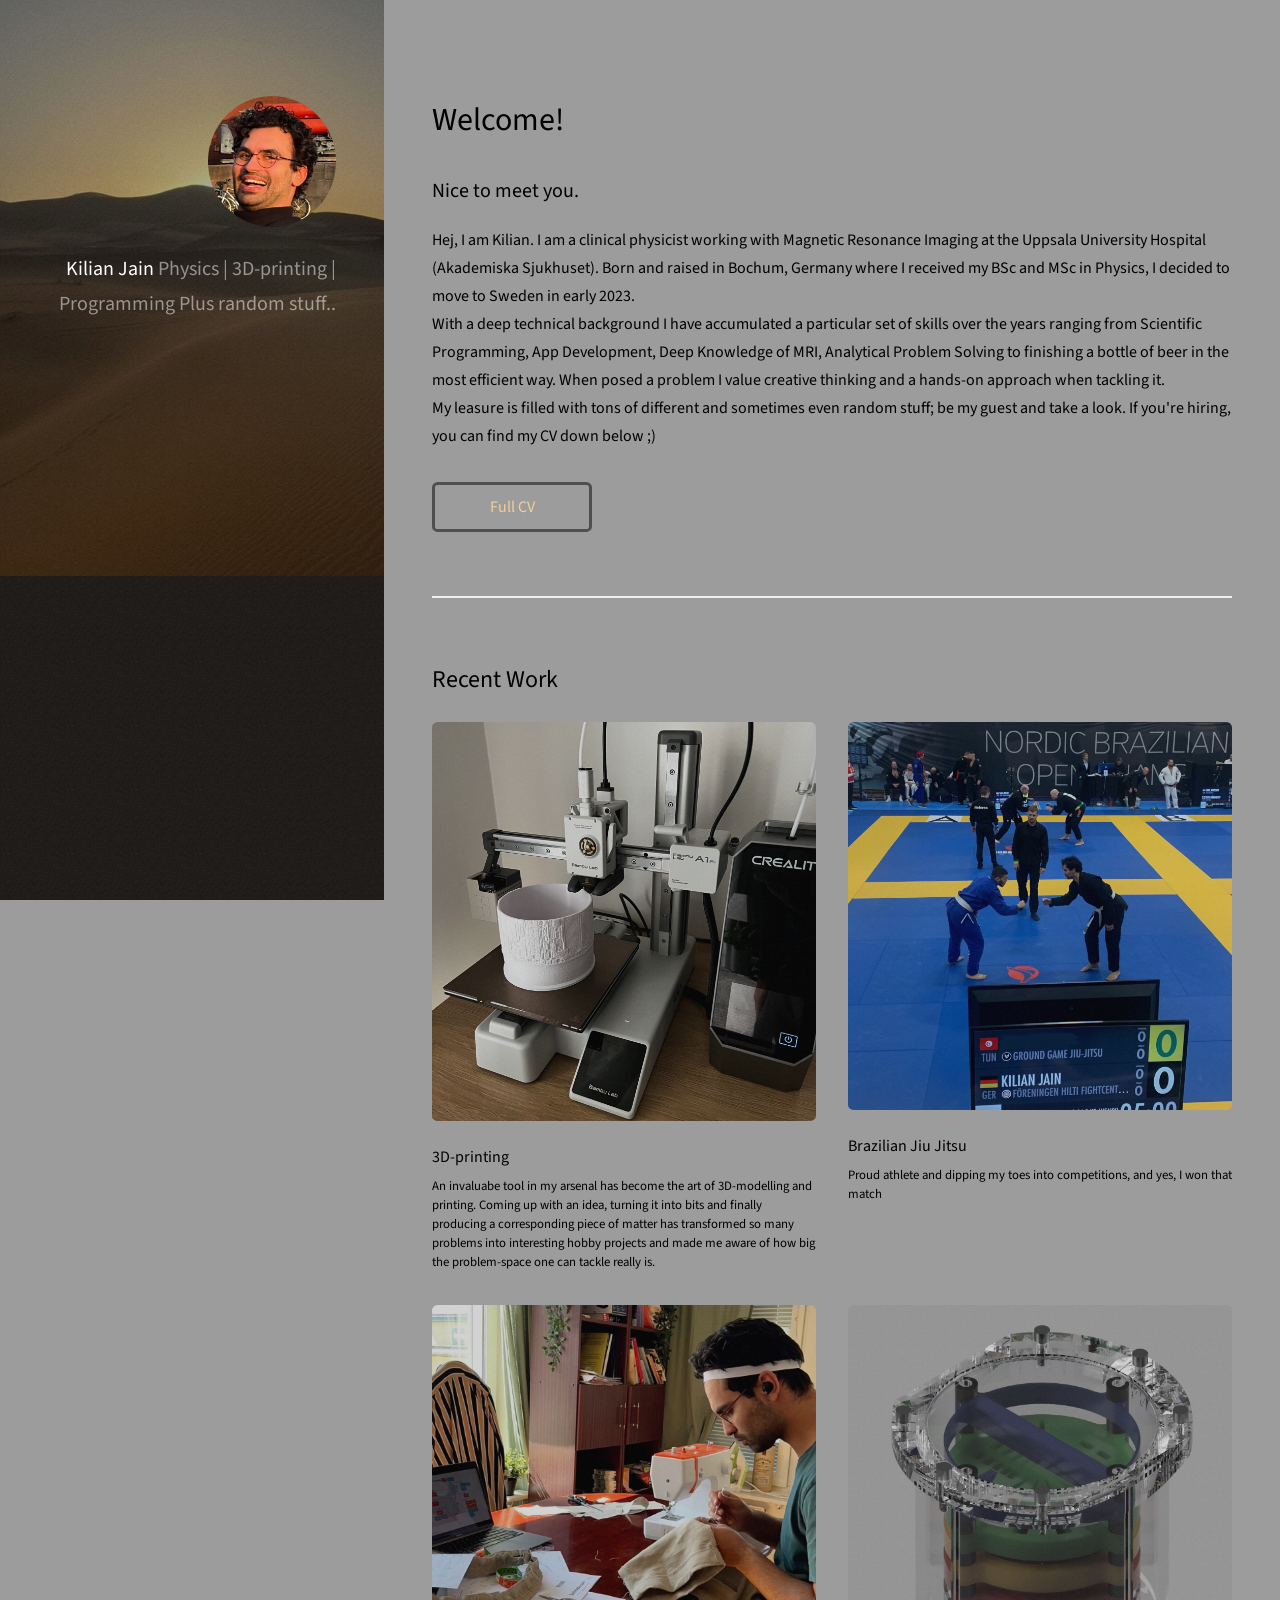
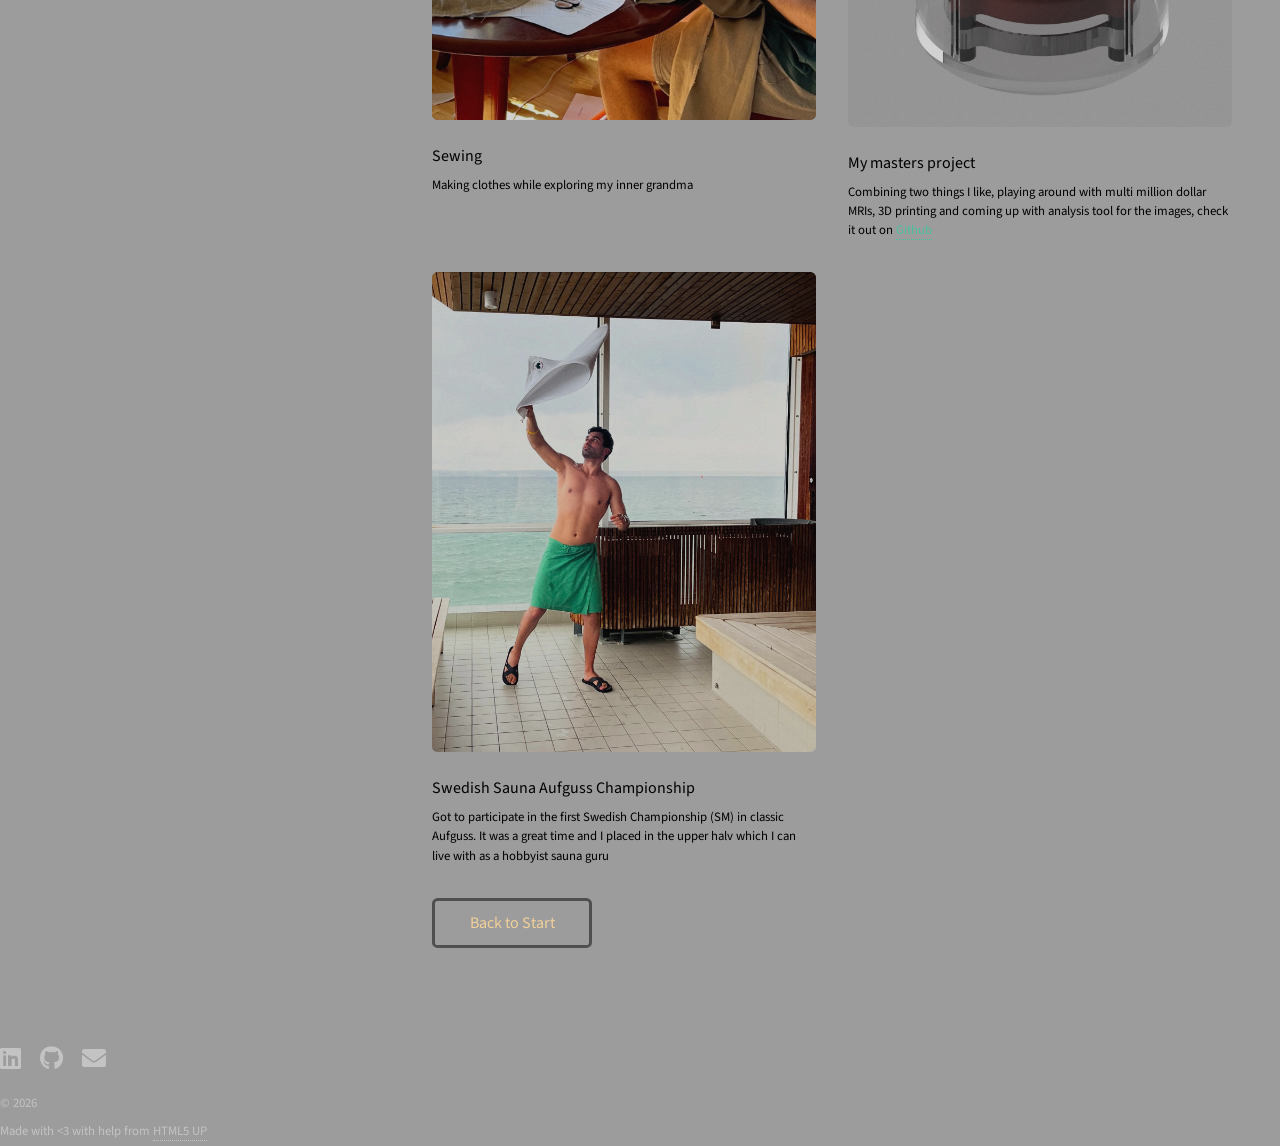
==== index.html @ 9b407482 "init" ====
<!DOCTYPE HTML>
<!--
	Strata by HTML5 UP
	html5up.net | @ajlkn
	Free for personal and commercial use under the CCA 3.0 license (html5up.net/license)
-->
<html>
	<head>
		<title>Strata by HTML5 UP</title>
		<meta charset="utf-8" />
		<meta name="viewport" content="width=device-width, initial-scale=1, user-scalable=no" />
		<link rel="stylesheet" href="assets/css/main.css" />
	</head>
	<body class="is-preload">

		<!-- Header -->
			<header id="header">
				<div class="inner">
					<a href="#" class="image avatar"><img src="images/avatar.jpg" alt="" /></a>
					<h1><strong>Kilian Jain</strong><br />
					Physics | 3D-printing | Programming<br />
					Plus random stuff.</a>.</h1>
				</div>
			</header>

		<!-- Main -->
			<div id="main">

				<!-- One -->
					<section id="one">
						<header class="major">
							<h2>Welcome!</h2>
							<h3>Nice to meet you.</h3>
						</header>
						<p>Hej, I am Kilian. I am a clinical physicist working with Magnetic Resonance Imaging at the Uppsala University Hospital (Akademiska Sjukhuset). 
							Born and raised in Bochum, Germany where I received my BSc and MSc in Physics, I decided to move to Sweden in early 2023.
							<br/>
							With a deep technical background I have accumulated a particular set of skills over the years ranging from Scientific Programming, App Development, Deep Knowledge of MRI, Analytical Problem Solving to finishing a bottle of beer in the most efficient way.
							When posed a problem I value creative thinking and a hands-on approach when tackling it. <br/>
							
							My leasure is filled with tons of different and sometimes even random stuff; be my guest and take a look.
							If you're hiring, you can find my CV down below ;)
													</p>
						<ul class="actions">
							<li><a href="#" class="button">Full CV</a></li>
						</ul>
					</section>

				<!-- Two -->
					<section id="two">
						<h2>Recent Work</h2>
						<div class="row">
							<article class="col-6 col-12-xsmall work-item">
								<a href="images/fulls/02.jpg" class="image fit thumb"><img src="images/thumbs/02.jpg" alt="" /></a>
								<h3>3D-printing</h3>
								<p>
									An invaluabe tool in my arsenal has become the art of 3D-modelling and printing.
									Coming up with an idea, turning it into bits and finally producing a corresponding piece of matter has transformed so many problems into interesting hobby projects and made me aware of how big the problem-space one can tackle really is.
								</p>
							</article>
							<article class="col-6 col-12-xsmall work-item">
								<a href="images/fulls/01.jpg" class="image fit thumb"><img src="images/thumbs/01.jpg" alt="" /></a>
								<h3>Brazilian Jiu Jitsu</h3>
								<p>Proud athlete and dipping my toes into competitions, and yes, I won that match</p>
							</article>
							<article class="col-6 col-12-xsmall work-item">
								<a href="images/fulls/03.jpg" class="image fit thumb"><img src="images/thumbs/03.jpg" alt="" /></a>
								<h3>Sewing</h3>
								<p>Making clothes while exploring my inner grandma</p>
							</article>
							<article class="col-6 col-12-xsmall work-item">
								<a href="images/fulls/04.jpg" class="image fit thumb"><img src="images/thumbs/04.jpg" alt="" /></a>
								<h3>My masters project</h3>
								<p>Combining two things I like, playing around with multi million dollar MRIs, 3D printing and coming up with analysis tool for the images, check it out on <a href="https://github.com/kilianjn/orqa">Github</a></p>
							</article>
							<article class="col-6 col-12-xsmall work-item">
								<a href="images/fulls/05.jpg" class="image fit thumb"><img src="images/thumbs/05.jpg" alt="" /></a>
								<h3>Swedish Sauna Aufguss Championship</h3>
								<p>Got to participate in the first Swedish Championship (SM) in classic Aufguss. It was a great time and I placed in the upper halv which I can live with as a hobbyist sauna guru</p>
							</article>
						</div>
						<ul class="actions">
							<li><a href="#" class="button">Back to Start</a></li>
						</ul>
					</section>

				<!-- Three -->
					<!-- <section id="three">
						<h2>Get In Touch</h2>
						<p>Accumsan pellentesque commodo blandit enim arcu non at amet id arcu magna. Accumsan orci faucibus id eu lorem semper nunc nisi lorem vulputate lorem neque lorem ipsum dolor.</p>
						<div class="row">
							<div class="col-8 col-12-small">
								<form method="post" action="#">
									<div class="row gtr-uniform gtr-50">
										<div class="col-6 col-12-xsmall"><input type="text" name="name" id="name" placeholder="Name" /></div>
										<div class="col-6 col-12-xsmall"><input type="email" name="email" id="email" placeholder="Email" /></div>
										<div class="col-12"><textarea name="message" id="message" placeholder="Message" rows="4"></textarea></div>
									</div>
								</form>
								<ul class="actions">
									<li><input type="submit" value="Send Message" /></li>
								</ul>
							</div>
							<div class="col-4 col-12-small">
								<ul class="labeled-icons">
									<li>
										<h3 class="icon solid fa-home"><span class="label">Address</span></h3>
										1234 Somewhere Rd.<br />
										Nashville, TN 00000<br />
										United States
									</li>
									<li>
										<h3 class="icon solid fa-mobile-alt"><span class="label">Phone</span></h3>
										000-000-0000
									</li>
									<li>
										<h3 class="icon solid fa-envelope"><span class="label">Email</span></h3>
										<a href="#">hello@untitled.tld</a>
									</li>
								</ul>
							</div>
						</div>
					</section> -->

				<!-- Four -->
				<!--
					<section id="four">
						<h2>Elements</h2>

						<section>
							<h4>Text</h4>
							<p>This is <b>bold</b> and this is <strong>strong</strong>. This is <i>italic</i> and this is <em>emphasized</em>.
							This is <sup>superscript</sup> text and this is <sub>subscript</sub> text.
							This is <u>underlined</u> and this is code: <code>for (;;) { ... }</code>. Finally, <a href="#">this is a link</a>.</p>
							<hr />
							<header>
								<h4>Heading with a Subtitle</h4>
								<p>Lorem ipsum dolor sit amet nullam id egestas urna aliquam</p>
							</header>
							<p>Nunc lacinia ante nunc ac lobortis. Interdum adipiscing gravida odio porttitor sem non mi integer non faucibus ornare mi ut ante amet placerat aliquet. Volutpat eu sed ante lacinia sapien lorem accumsan varius montes viverra nibh in adipiscing blandit tempus accumsan.</p>
							<header>
								<h5>Heading with a Subtitle</h5>
								<p>Lorem ipsum dolor sit amet nullam id egestas urna aliquam</p>
							</header>
							<p>Nunc lacinia ante nunc ac lobortis. Interdum adipiscing gravida odio porttitor sem non mi integer non faucibus ornare mi ut ante amet placerat aliquet. Volutpat eu sed ante lacinia sapien lorem accumsan varius montes viverra nibh in adipiscing blandit tempus accumsan.</p>
							<hr />
							<h2>Heading Level 2</h2>
							<h3>Heading Level 3</h3>
							<h4>Heading Level 4</h4>
							<h5>Heading Level 5</h5>
							<h6>Heading Level 6</h6>
							<hr />
							<h5>Blockquote</h5>
							<blockquote>Fringilla nisl. Donec accumsan interdum nisi, quis tincidunt felis sagittis eget tempus euismod. Vestibulum ante ipsum primis in faucibus vestibulum. Blandit adipiscing eu felis iaculis volutpat ac adipiscing accumsan faucibus. Vestibulum ante ipsum primis in faucibus lorem ipsum dolor sit amet nullam adipiscing eu felis.</blockquote>
							<h5>Preformatted</h5>
							<pre><code>i = 0;

while (!deck.isInOrder()) {
print 'Iteration ' + i;
deck.shuffle();
i++;
}

print 'It took ' + i + ' iterations to sort the deck.';</code></pre>
						</section>

						<section>
							<h4>Lists</h4>
							<div class="row">
								<div class="col-6 col-12-xsmall">
									<h5>Unordered</h5>
									<ul>
										<li>Dolor pulvinar etiam magna etiam.</li>
										<li>Sagittis adipiscing lorem eleifend.</li>
										<li>Felis enim feugiat dolore viverra.</li>
									</ul>
									<h5>Alternate</h5>
									<ul class="alt">
										<li>Dolor pulvinar etiam magna etiam.</li>
										<li>Sagittis adipiscing lorem eleifend.</li>
										<li>Felis enim feugiat dolore viverra.</li>
									</ul>
								</div>
								<div class="col-6 col-12-xsmall">
									<h5>Ordered</h5>
									<ol>
										<li>Dolor pulvinar etiam magna etiam.</li>
										<li>Etiam vel felis at lorem sed viverra.</li>
										<li>Felis enim feugiat dolore viverra.</li>
										<li>Dolor pulvinar etiam magna etiam.</li>
										<li>Etiam vel felis at lorem sed viverra.</li>
										<li>Felis enim feugiat dolore viverra.</li>
									</ol>
									<h5>Icons</h5>
									<ul class="icons">
										<li><a href="#" class="icon brands fa-twitter"><span class="label">Twitter</span></a></li>
										<li><a href="#" class="icon brands fa-facebook-f"><span class="label">Facebook</span></a></li>
										<li><a href="#" class="icon brands fa-instagram"><span class="label">Instagram</span></a></li>
										<li><a href="#" class="icon brands fa-github"><span class="label">Github</span></a></li>
										<li><a href="#" class="icon brands fa-dribbble"><span class="label">Dribbble</span></a></li>
										<li><a href="#" class="icon brands fa-tumblr"><span class="label">Tumblr</span></a></li>
									</ul>
								</div>
							</div>
							<h5>Actions</h5>
							<ul class="actions">
								<li><a href="#" class="button primary">Default</a></li>
								<li><a href="#" class="button">Default</a></li>
							</ul>
							<ul class="actions small">
								<li><a href="#" class="button primary small">Small</a></li>
								<li><a href="#" class="button small">Small</a></li>
							</ul>
							<div class="row">
								<div class="col-6 col-12-small">
									<ul class="actions stacked">
										<li><a href="#" class="button primary">Default</a></li>
										<li><a href="#" class="button">Default</a></li>
									</ul>
								</div>
								<div class="col-6 col-12-small">
									<ul class="actions stacked">
										<li><a href="#" class="button primary small">Small</a></li>
										<li><a href="#" class="button small">Small</a></li>
									</ul>
								</div>
								<div class="col-6 col-12-small">
									<ul class="actions stacked">
										<li><a href="#" class="button primary fit">Default</a></li>
										<li><a href="#" class="button fit">Default</a></li>
									</ul>
								</div>
								<div class="col-6 col-12-small">
									<ul class="actions stacked">
										<li><a href="#" class="button primary small fit">Small</a></li>
										<li><a href="#" class="button small fit">Small</a></li>
									</ul>
								</div>
							</div>
						</section>

						<section>
							<h4>Table</h4>
							<h5>Default</h5>
							<div class="table-wrapper">
								<table>
									<thead>
										<tr>
											<th>Name</th>
											<th>Description</th>
											<th>Price</th>
										</tr>
									</thead>
									<tbody>
										<tr>
											<td>Item One</td>
											<td>Ante turpis integer aliquet porttitor.</td>
											<td>29.99</td>
										</tr>
										<tr>
											<td>Item Two</td>
											<td>Vis ac commodo adipiscing arcu aliquet.</td>
											<td>19.99</td>
										</tr>
										<tr>
											<td>Item Three</td>
											<td> Morbi faucibus arcu accumsan lorem.</td>
											<td>29.99</td>
										</tr>
										<tr>
											<td>Item Four</td>
											<td>Vitae integer tempus condimentum.</td>
											<td>19.99</td>
										</tr>
										<tr>
											<td>Item Five</td>
											<td>Ante turpis integer aliquet porttitor.</td>
											<td>29.99</td>
										</tr>
									</tbody>
									<tfoot>
										<tr>
											<td colspan="2"></td>
											<td>100.00</td>
										</tr>
									</tfoot>
								</table>
							</div>

							<h5>Alternate</h5>
							<div class="table-wrapper">
								<table class="alt">
									<thead>
										<tr>
											<th>Name</th>
											<th>Description</th>
											<th>Price</th>
										</tr>
									</thead>
									<tbody>
										<tr>
											<td>Item One</td>
											<td>Ante turpis integer aliquet porttitor.</td>
											<td>29.99</td>
										</tr>
										<tr>
											<td>Item Two</td>
											<td>Vis ac commodo adipiscing arcu aliquet.</td>
											<td>19.99</td>
										</tr>
										<tr>
											<td>Item Three</td>
											<td> Morbi faucibus arcu accumsan lorem.</td>
											<td>29.99</td>
										</tr>
										<tr>
											<td>Item Four</td>
											<td>Vitae integer tempus condimentum.</td>
											<td>19.99</td>
										</tr>
										<tr>
											<td>Item Five</td>
											<td>Ante turpis integer aliquet porttitor.</td>
											<td>29.99</td>
										</tr>
									</tbody>
									<tfoot>
										<tr>
											<td colspan="2"></td>
											<td>100.00</td>
										</tr>
									</tfoot>
								</table>
							</div>
						</section>

						<section>
							<h4>Buttons</h4>
							<ul class="actions">
								<li><a href="#" class="button primary">Primary</a></li>
								<li><a href="#" class="button">Default</a></li>
							</ul>
							<ul class="actions">
								<li><a href="#" class="button large">Large</a></li>
								<li><a href="#" class="button">Default</a></li>
								<li><a href="#" class="button small">Small</a></li>
							</ul>
							<ul class="actions fit">
								<li><a href="#" class="button primary fit">Fit</a></li>
								<li><a href="#" class="button fit">Fit</a></li>
							</ul>
							<ul class="actions fit small">
								<li><a href="#" class="button primary fit small">Fit + Small</a></li>
								<li><a href="#" class="button fit small">Fit + Small</a></li>
							</ul>
							<ul class="actions">
								<li><a href="#" class="button primary icon solid fa-download">Icon</a></li>
								<li><a href="#" class="button icon solid fa-download">Icon</a></li>
							</ul>
							<ul class="actions">
								<li><span class="button primary disabled">Primary</span></li>
								<li><span class="button disabled">Default</span></li>
							</ul>
						</section>

						<section>
							<h4>Form</h4>
							<form method="post" action="#">
								<div class="row gtr-uniform gtr-50">
									<div class="col-6 col-12-xsmall">
										<input type="text" name="demo-name" id="demo-name" value="" placeholder="Name" />
									</div>
									<div class="col-6 col-12-xsmall">
										<input type="email" name="demo-email" id="demo-email" value="" placeholder="Email" />
									</div>
									<div class="col-12">
										<select name="demo-category" id="demo-category">
											<option value="">- Category -</option>
											<option value="1">Manufacturing</option>
											<option value="1">Shipping</option>
											<option value="1">Administration</option>
											<option value="1">Human Resources</option>
										</select>
									</div>
									<div class="col-4 col-12-small">
										<input type="radio" id="demo-priority-low" name="demo-priority" checked>
										<label for="demo-priority-low">Low Priority</label>
									</div>
									<div class="col-4 col-12-small">
										<input type="radio" id="demo-priority-normal" name="demo-priority">
										<label for="demo-priority-normal">Normal Priority</label>
									</div>
									<div class="col-4 col-12-small">
										<input type="radio" id="demo-priority-high" name="demo-priority">
										<label for="demo-priority-high">High Priority</label>
									</div>
									<div class="col-6 col-12-small">
										<input type="checkbox" id="demo-copy" name="demo-copy">
										<label for="demo-copy">Email me a copy of this message</label>
									</div>
									<div class="col-6 col-12-small">
										<input type="checkbox" id="demo-human" name="demo-human" checked>
										<label for="demo-human">I am a human and not a robot</label>
									</div>
									<div class="col-12">
										<textarea name="demo-message" id="demo-message" placeholder="Enter your message" rows="6"></textarea>
									</div>
									<div class="col-12">
										<ul class="actions">
											<li><input type="submit" value="Send Message" class="primary" /></li>
											<li><input type="reset" value="Reset" /></li>
										</ul>
									</div>
								</div>
							</form>
						</section>

						<section>
							<h4>Image</h4>
							<h5>Fit</h5>
							<div class="box alt">
								<div class="row gtr-50 gtr-uniform">
									<div class="col-12"><span class="image fit"><img src="images/fulls/05.jpg" alt="" /></span></div>
									<div class="col-4"><span class="image fit"><img src="images/thumbs/01.jpg" alt="" /></span></div>
									<div class="col-4"><span class="image fit"><img src="images/thumbs/02.jpg" alt="" /></span></div>
									<div class="col-4"><span class="image fit"><img src="images/thumbs/03.jpg" alt="" /></span></div>
									<div class="col-4"><span class="image fit"><img src="images/thumbs/04.jpg" alt="" /></span></div>
									<div class="col-4"><span class="image fit"><img src="images/thumbs/05.jpg" alt="" /></span></div>
									<div class="col-4"><span class="image fit"><img src="images/thumbs/06.jpg" alt="" /></span></div>
									<div class="col-4"><span class="image fit"><img src="images/thumbs/03.jpg" alt="" /></span></div>
									<div class="col-4"><span class="image fit"><img src="images/thumbs/02.jpg" alt="" /></span></div>
									<div class="col-4"><span class="image fit"><img src="images/thumbs/01.jpg" alt="" /></span></div>
								</div>
							</div>
							<h5>Left &amp; Right</h5>
							<p><span class="image left"><img src="images/avatar.jpg" alt="" /></span>Fringilla nisl. Donec accumsan interdum nisi, quis tincidunt felis sagittis eget. tempus euismod. Vestibulum ante ipsum primis in faucibus vestibulum. Blandit adipiscing eu felis iaculis volutpat ac adipiscing accumsan eu faucibus. Integer ac pellentesque praesent tincidunt felis sagittis eget. tempus euismod. Vestibulum ante ipsum primis in faucibus vestibulum. Blandit adipiscing eu felis iaculis volutpat ac adipiscing accumsan eu faucibus. Integer ac pellentesque praesent. Donec accumsan interdum nisi, quis tincidunt felis sagittis eget. tempus euismod. Vestibulum ante ipsum primis in faucibus vestibulum. Blandit adipiscing eu felis iaculis volutpat ac adipiscing accumsan eu faucibus. Integer ac pellentesque praesent tincidunt felis sagittis eget. tempus euismod. Vestibulum ante ipsum primis in faucibus vestibulum. Blandit adipiscing eu felis iaculis volutpat ac adipiscing accumsan eu faucibus. Integer ac pellentesque praesent.</p>
							<p><span class="image right"><img src="images/avatar.jpg" alt="" /></span>Fringilla nisl. Donec accumsan interdum nisi, quis tincidunt felis sagittis eget. tempus euismod. Vestibulum ante ipsum primis in faucibus vestibulum. Blandit adipiscing eu felis iaculis volutpat ac adipiscing accumsan eu faucibus. Integer ac pellentesque praesent tincidunt felis sagittis eget. tempus euismod. Vestibulum ante ipsum primis in faucibus vestibulum. Blandit adipiscing eu felis iaculis volutpat ac adipiscing accumsan eu faucibus. Integer ac pellentesque praesent. Donec accumsan interdum nisi, quis tincidunt felis sagittis eget. tempus euismod. Vestibulum ante ipsum primis in faucibus vestibulum. Blandit adipiscing eu felis iaculis volutpat ac adipiscing accumsan eu faucibus. Integer ac pellentesque praesent tincidunt felis sagittis eget. tempus euismod. Vestibulum ante ipsum primis in faucibus vestibulum. Blandit adipiscing eu felis iaculis volutpat ac adipiscing accumsan eu faucibus. Integer ac pellentesque praesent.</p>
						</section>

					</section>
				-->

			</div>

		<!-- Footer -->
			<footer id="footer">
				<div class="inner">
					<ul class="icons">
						<li><a href="https://www.linkedin.com/in/kilian-jain-4b80a7399/" class="icon brands fa-linkedin"><span class="label">Twitter</span></a></li>
						<li><a href="https://github.com/kilianjn" class="icon brands fa-github"><span class="label">Github</span></a></li>
						<li><a href="#" class="icon solid fa-envelope"><span class="label">Email</span></a></li>
					</ul>
					<ul class="copyright">
						<li>&copy; 2026</li><li>Made with <3 with help from <a href="http://html5up.net">HTML5 UP</a></li>
					</ul>
				</div>
			</footer>

		<!-- Scripts -->
			<script src="assets/js/jquery.min.js"></script>
			<script src="assets/js/jquery.poptrox.min.js"></script>
			<script src="assets/js/browser.min.js"></script>
			<script src="assets/js/breakpoints.min.js"></script>
			<script src="assets/js/util.js"></script>
			<script src="assets/js/main.js"></script>

	</body>
</html>
---- assets/css/main.css ----
@import url("fontawesome-all.min.css");
@import url("https://fonts.googleapis.com/css?family=Source+Sans+Pro:400,400italic");

/*
	Strata by HTML5 UP
	html5up.net | @ajlkn
	Free for personal and commercial use under the CCA 3.0 license (html5up.net/license)
*/

html, body, div, span, applet, object,
iframe, h1, h2, h3, h4, h5, h6, p, blockquote,
pre, a, abbr, acronym, address, big, cite,
code, del, dfn, em, img, ins, kbd, q, s, samp,
small, strike, strong, sub, sup, tt, var, b,
u, i, center, dl, dt, dd, ol, ul, li, fieldset,
form, label, legend, table, caption, tbody,
tfoot, thead, tr, th, td, article, aside,
canvas, details, embed, figure, figcaption,
footer, header, hgroup, menu, nav, output, ruby,
section, summary, time, mark, audio, video {
	margin: 0;
	padding: 0;
	border: 0;
	font-size: 100%;
	font: inherit;
	vertical-align: baseline;}

article, aside, details, figcaption, figure,
footer, header, hgroup, menu, nav, section {
	display: block;}

body {
	line-height: 1;
}

ol, ul {
	list-style: none;
}

blockquote, q {
	quotes: none;
}

	blockquote:before, blockquote:after, q:before, q:after {
		content: '';
		content: none;
	}

table {
	border-collapse: collapse;
	border-spacing: 0;
}

body {
	-webkit-text-size-adjust: none;
}

mark {
	background-color: transparent;
	color: inherit;
}

input::-moz-focus-inner {
	border: 0;
	padding: 0;
}

input, select, textarea {
	-moz-appearance: none;
	-webkit-appearance: none;
	-ms-appearance: none;
	appearance: none;
}

/* Basic */

	html {
		box-sizing: border-box;
	}

	*, *:before, *:after {
		box-sizing: inherit;
	}

	body {
		background: #9c9c9c;
	}

		body.is-preload *, body.is-preload *:before, body.is-preload *:after {
			-moz-animation: none !important;
			-webkit-animation: none !important;
			-ms-animation: none !important;
			animation: none !important;
			-moz-transition: none !important;
			-webkit-transition: none !important;
			-ms-transition: none !important;
			transition: none !important;
		}

	body, input, select, textarea {
		color: #a2a2a2;
		font-family: "Source Sans Pro", Helvetica, sans-serif;
		font-size: 16pt;
		font-weight: 400;
		line-height: 1.75em;
	}

	a {
		-moz-transition: color 0.2s ease-in-out, border-color 0.2s ease-in-out;
		-webkit-transition: color 0.2s ease-in-out, border-color 0.2s ease-in-out;
		-ms-transition: color 0.2s ease-in-out, border-color 0.2s ease-in-out;
		transition: color 0.2s ease-in-out, border-color 0.2s ease-in-out;
		border-bottom: dotted 1px;
		color: #49bf9d;
		text-decoration: none;
	}

		a:hover {
			border-bottom-color: transparent;
			color: #49bf9d !important;
			text-decoration: none;
		}

	strong, b {
		color: #ededed;
		font-weight: 400;
	}

	em, i {
		font-style: italic;
	}

	p {
		margin: 0 0 2em 0;
		color: #000000;
	}

	h1, h2, h3, h4, h5, h6 {
		color: #000000;
		font-weight: 400;
		line-height: 1em;
		margin: 0 0 1em 0;
	}

		h1 a, h2 a, h3 a, h4 a, h5 a, h6 a {
			color: inherit;
			text-decoration: none;
		}

	h1 {
		font-size: 2em;
		line-height: 1.5em;
	}

	h2 {
		font-size: 1.5em;
		line-height: 1.5em;
	}

	h3 {
		font-size: 1.25em;
		line-height: 1.5em;
	}

	h4 {
		font-size: 1.1em;
		line-height: 1.5em;
	}

	h5 {
		font-size: 0.9em;
		line-height: 1.5em;
	}

	h6 {
		font-size: 0.7em;
		line-height: 1.5em;
	}

	sub {
		font-size: 0.8em;
		position: relative;
		top: 0.5em;
	}

	sup {
		font-size: 0.8em;
		position: relative;
		top: -0.5em;
	}

	hr {
		border: 0;
		border-bottom: solid 2px #efefef;
		margin: 2em 0;
	}

		hr.major {
			margin: 3em 0;
		}

	blockquote {
		border-left: solid 6px #efefef;
		font-style: italic;
		margin: 0 0 2em 0;
		padding: 0.5em 0 0.5em 1.5em;
	}

	code {
		background: #f7f7f7;
		border-radius: 0.35em;
		border: solid 2px #efefef;
		font-family: "Courier New", monospace;
		font-size: 0.9em;
		margin: 0 0.25em;
		padding: 0.25em 0.65em;
	}

	pre {
		-webkit-overflow-scrolling: touch;
		font-family: "Courier New", monospace;
		font-size: 0.9em;
		margin: 0 0 2em 0;
	}

		pre code {
			display: block;
			line-height: 1.75em;
			padding: 1em 1.5em;
			overflow-x: auto;
		}

	.align-left {
		text-align: left;
	}

	.align-center {
		text-align: center;
	}

	.align-right {
		text-align: right;
	}

/* Container */

	.container {
		margin: 0 auto;
		max-width: calc(100% - 4em);
		width: 100%;
	}

		.container.xsmall {
			width: 25%;
		}

		.container.small {
			width: 50%;
		}

		.container.medium {
			width: 75%;
		}

		.container.large {
			width: 125%;
		}

		.container.xlarge {
			width: 150%;
		}

		.container.max {
			width: 100%;
		}

		@media screen and (max-width: 980px) {

			.container {
				width: 100% !important;
				max-width: 100% !important;
			}

		}

		@media screen and (max-width: 480px) {

			.container {
				max-width: calc(100% - 3em);
			}

		}

/* Row */

	.row {
		display: flex;
		flex-wrap: wrap;
		box-sizing: border-box;
		align-items: stretch;
	}

		.row > * {
			box-sizing: border-box;
		}

		.row.gtr-uniform > * > :last-child {
			margin-bottom: 0;
		}

		.row.aln-left {
			justify-content: flex-start;
		}

		.row.aln-center {
			justify-content: center;
		}

		.row.aln-right {
			justify-content: flex-end;
		}

		.row.aln-top {
			align-items: flex-start;
		}

		.row.aln-middle {
			align-items: center;
		}

		.row.aln-bottom {
			align-items: flex-end;
		}

		.row > .imp {
			order: -1;
		}

		.row > .col-1 {
			width: 8.33333%;
		}

		.row > .off-1 {
			margin-left: 8.33333%;
		}

		.row > .col-2 {
			width: 16.66667%;
		}

		.row > .off-2 {
			margin-left: 16.66667%;
		}

		.row > .col-3 {
			width: 25%;
		}

		.row > .off-3 {
			margin-left: 25%;
		}

		.row > .col-4 {
			width: 33.33333%;
		}

		.row > .off-4 {
			margin-left: 33.33333%;
		}

		.row > .col-5 {
			width: 41.66667%;
		}

		.row > .off-5 {
			margin-left: 41.66667%;
		}

		.row > .col-6 {
			width: 50%;
		}

		.row > .off-6 {
			margin-left: 50%;
		}

		.row > .col-7 {
			width: 58.33333%;
		}

		.row > .off-7 {
			margin-left: 58.33333%;
		}

		.row > .col-8 {
			width: 66.66667%;
		}

		.row > .off-8 {
			margin-left: 66.66667%;
		}

		.row > .col-9 {
			width: 75%;
		}

		.row > .off-9 {
			margin-left: 75%;
		}

		.row > .col-10 {
			width: 83.33333%;
		}

		.row > .off-10 {
			margin-left: 83.33333%;
		}

		.row > .col-11 {
			width: 91.66667%;
		}

		.row > .off-11 {
			margin-left: 91.66667%;
		}

		.row > .col-12 {
			width: 100%;
		}

		.row > .off-12 {
			margin-left: 100%;
		}

		.row.gtr-0 {
			margin-top: 0;
			margin-left: 0em;
		}

			.row.gtr-0 > * {
				padding: 0 0 0 0em;
			}

			.row.gtr-0.gtr-uniform {
				margin-top: 0em;
			}

				.row.gtr-0.gtr-uniform > * {
					padding-top: 0em;
				}

		.row.gtr-25 {
			margin-top: 0;
			margin-left: -0.625em;
		}

			.row.gtr-25 > * {
				padding: 0 0 0 0.625em;
			}

			.row.gtr-25.gtr-uniform {
				margin-top: -0.625em;
			}

				.row.gtr-25.gtr-uniform > * {
					padding-top: 0.625em;
				}

		.row.gtr-50 {
			margin-top: 0;
			margin-left: -1.25em;
		}

			.row.gtr-50 > * {
				padding: 0 0 0 1.25em;
			}

			.row.gtr-50.gtr-uniform {
				margin-top: -1.25em;
			}

				.row.gtr-50.gtr-uniform > * {
					padding-top: 1.25em;
				}

		.row {
			margin-top: 0;
			margin-left: -2.5em;
		}

			.row > * {
				padding: 0 0 0 2.5em;
			}

			.row.gtr-uniform {
				margin-top: -2.5em;
			}

				.row.gtr-uniform > * {
					padding-top: 2.5em;
				}

		.row.gtr-150 {
			margin-top: 0;
			margin-left: -3.75em;
		}

			.row.gtr-150 > * {
				padding: 0 0 0 3.75em;
			}

			.row.gtr-150.gtr-uniform {
				margin-top: -3.75em;
			}

				.row.gtr-150.gtr-uniform > * {
					padding-top: 3.75em;
				}

		.row.gtr-200 {
			margin-top: 0;
			margin-left: -5em;
		}

			.row.gtr-200 > * {
				padding: 0 0 0 5em;
			}

			.row.gtr-200.gtr-uniform {
				margin-top: -5em;
			}

				.row.gtr-200.gtr-uniform > * {
					padding-top: 5em;
				}

		@media screen and (max-width: 1800px) {

			.row {
				display: flex;
				flex-wrap: wrap;
				box-sizing: border-box;
				align-items: stretch;
			}

				.row > * {
					box-sizing: border-box;
				}

				.row.gtr-uniform > * > :last-child {
					margin-bottom: 0;
				}

				.row.aln-left {
					justify-content: flex-start;
				}

				.row.aln-center {
					justify-content: center;
				}

				.row.aln-right {
					justify-content: flex-end;
				}

				.row.aln-top {
					align-items: flex-start;
				}

				.row.aln-middle {
					align-items: center;
				}

				.row.aln-bottom {
					align-items: flex-end;
				}

				.row > .imp-xlarge {
					order: -1;
				}

				.row > .col-1-xlarge {
					width: 8.33333%;
				}

				.row > .off-1-xlarge {
					margin-left: 8.33333%;
				}

				.row > .col-2-xlarge {
					width: 16.66667%;
				}

				.row > .off-2-xlarge {
					margin-left: 16.66667%;
				}

				.row > .col-3-xlarge {
					width: 25%;
				}

				.row > .off-3-xlarge {
					margin-left: 25%;
				}

				.row > .col-4-xlarge {
					width: 33.33333%;
				}

				.row > .off-4-xlarge {
					margin-left: 33.33333%;
				}

				.row > .col-5-xlarge {
					width: 41.66667%;
				}

				.row > .off-5-xlarge {
					margin-left: 41.66667%;
				}

				.row > .col-6-xlarge {
					width: 50%;
				}

				.row > .off-6-xlarge {
					margin-left: 50%;
				}

				.row > .col-7-xlarge {
					width: 58.33333%;
				}

				.row > .off-7-xlarge {
					margin-left: 58.33333%;
				}

				.row > .col-8-xlarge {
					width: 66.66667%;
				}

				.row > .off-8-xlarge {
					margin-left: 66.66667%;
				}

				.row > .col-9-xlarge {
					width: 75%;
				}

				.row > .off-9-xlarge {
					margin-left: 75%;
				}

				.row > .col-10-xlarge {
					width: 83.33333%;
				}

				.row > .off-10-xlarge {
					margin-left: 83.33333%;
				}

				.row > .col-11-xlarge {
					width: 91.66667%;
				}

				.row > .off-11-xlarge {
					margin-left: 91.66667%;
				}

				.row > .col-12-xlarge {
					width: 100%;
				}

				.row > .off-12-xlarge {
					margin-left: 100%;
				}

				.row.gtr-0 {
					margin-top: 0;
					margin-left: 0em;
				}

					.row.gtr-0 > * {
						padding: 0 0 0 0em;
					}

					.row.gtr-0.gtr-uniform {
						margin-top: 0em;
					}

						.row.gtr-0.gtr-uniform > * {
							padding-top: 0em;
						}

				.row.gtr-25 {
					margin-top: 0;
					margin-left: -0.625em;
				}

					.row.gtr-25 > * {
						padding: 0 0 0 0.625em;
					}

					.row.gtr-25.gtr-uniform {
						margin-top: -0.625em;
					}

						.row.gtr-25.gtr-uniform > * {
							padding-top: 0.625em;
						}

				.row.gtr-50 {
					margin-top: 0;
					margin-left: -1.25em;
				}

					.row.gtr-50 > * {
						padding: 0 0 0 1.25em;
					}

					.row.gtr-50.gtr-uniform {
						margin-top: -1.25em;
					}

						.row.gtr-50.gtr-uniform > * {
							padding-top: 1.25em;
						}

				.row {
					margin-top: 0;
					margin-left: -2.5em;
				}

					.row > * {
						padding: 0 0 0 2.5em;
					}

					.row.gtr-uniform {
						margin-top: -2.5em;
					}

						.row.gtr-uniform > * {
							padding-top: 2.5em;
						}

				.row.gtr-150 {
					margin-top: 0;
					margin-left: -3.75em;
				}

					.row.gtr-150 > * {
						padding: 0 0 0 3.75em;
					}

					.row.gtr-150.gtr-uniform {
						margin-top: -3.75em;
					}

						.row.gtr-150.gtr-uniform > * {
							padding-top: 3.75em;
						}

				.row.gtr-200 {
					margin-top: 0;
					margin-left: -5em;
				}

					.row.gtr-200 > * {
						padding: 0 0 0 5em;
					}

					.row.gtr-200.gtr-uniform {
						margin-top: -5em;
					}

						.row.gtr-200.gtr-uniform > * {
							padding-top: 5em;
						}

		}

		@media screen and (max-width: 1280px) {

			.row {
				display: flex;
				flex-wrap: wrap;
				box-sizing: border-box;
				align-items: stretch;
			}

				.row > * {
					box-sizing: border-box;
				}

				.row.gtr-uniform > * > :last-child {
					margin-bottom: 0;
				}

				.row.aln-left {
					justify-content: flex-start;
				}

				.row.aln-center {
					justify-content: center;
				}

				.row.aln-right {
					justify-content: flex-end;
				}

				.row.aln-top {
					align-items: flex-start;
				}

				.row.aln-middle {
					align-items: center;
				}

				.row.aln-bottom {
					align-items: flex-end;
				}

				.row > .imp-large {
					order: -1;
				}

				.row > .col-1-large {
					width: 8.33333%;
				}

				.row > .off-1-large {
					margin-left: 8.33333%;
				}

				.row > .col-2-large {
					width: 16.66667%;
				}

				.row > .off-2-large {
					margin-left: 16.66667%;
				}

				.row > .col-3-large {
					width: 25%;
				}

				.row > .off-3-large {
					margin-left: 25%;
				}

				.row > .col-4-large {
					width: 33.33333%;
				}

				.row > .off-4-large {
					margin-left: 33.33333%;
				}

				.row > .col-5-large {
					width: 41.66667%;
				}

				.row > .off-5-large {
					margin-left: 41.66667%;
				}

				.row > .col-6-large {
					width: 50%;
				}

				.row > .off-6-large {
					margin-left: 50%;
				}

				.row > .col-7-large {
					width: 58.33333%;
				}

				.row > .off-7-large {
					margin-left: 58.33333%;
				}

				.row > .col-8-large {
					width: 66.66667%;
				}

				.row > .off-8-large {
					margin-left: 66.66667%;
				}

				.row > .col-9-large {
					width: 75%;
				}

				.row > .off-9-large {
					margin-left: 75%;
				}

				.row > .col-10-large {
					width: 83.33333%;
				}

				.row > .off-10-large {
					margin-left: 83.33333%;
				}

				.row > .col-11-large {
					width: 91.66667%;
				}

				.row > .off-11-large {
					margin-left: 91.66667%;
				}

				.row > .col-12-large {
					width: 100%;
				}

				.row > .off-12-large {
					margin-left: 100%;
				}

				.row.gtr-0 {
					margin-top: 0;
					margin-left: 0em;
				}

					.row.gtr-0 > * {
						padding: 0 0 0 0em;
					}

					.row.gtr-0.gtr-uniform {
						margin-top: 0em;
					}

						.row.gtr-0.gtr-uniform > * {
							padding-top: 0em;
						}

				.row.gtr-25 {
					margin-top: 0;
					margin-left: -0.5em;
				}

					.row.gtr-25 > * {
						padding: 0 0 0 0.5em;
					}

					.row.gtr-25.gtr-uniform {
						margin-top: -0.5em;
					}

						.row.gtr-25.gtr-uniform > * {
							padding-top: 0.5em;
						}

				.row.gtr-50 {
					margin-top: 0;
					margin-left: -1em;
				}

					.row.gtr-50 > * {
						padding: 0 0 0 1em;
					}

					.row.gtr-50.gtr-uniform {
						margin-top: -1em;
					}

						.row.gtr-50.gtr-uniform > * {
							padding-top: 1em;
						}

				.row {
					margin-top: 0;
					margin-left: -2em;
				}

					.row > * {
						padding: 0 0 0 2em;
					}

					.row.gtr-uniform {
						margin-top: -2em;
					}

						.row.gtr-uniform > * {
							padding-top: 2em;
						}

				.row.gtr-150 {
					margin-top: 0;
					margin-left: -3em;
				}

					.row.gtr-150 > * {
						padding: 0 0 0 3em;
					}

					.row.gtr-150.gtr-uniform {
						margin-top: -3em;
					}

						.row.gtr-150.gtr-uniform > * {
							padding-top: 3em;
						}

				.row.gtr-200 {
					margin-top: 0;
					margin-left: -4em;
				}

					.row.gtr-200 > * {
						padding: 0 0 0 4em;
					}

					.row.gtr-200.gtr-uniform {
						margin-top: -4em;
					}

						.row.gtr-200.gtr-uniform > * {
							padding-top: 4em;
						}

		}

		@media screen and (max-width: 980px) {

			.row {
				display: flex;
				flex-wrap: wrap;
				box-sizing: border-box;
				align-items: stretch;
			}

				.row > * {
					box-sizing: border-box;
				}

				.row.gtr-uniform > * > :last-child {
					margin-bottom: 0;
				}

				.row.aln-left {
					justify-content: flex-start;
				}

				.row.aln-center {
					justify-content: center;
				}

				.row.aln-right {
					justify-content: flex-end;
				}

				.row.aln-top {
					align-items: flex-start;
				}

				.row.aln-middle {
					align-items: center;
				}

				.row.aln-bottom {
					align-items: flex-end;
				}

				.row > .imp-medium {
					order: -1;
				}

				.row > .col-1-medium {
					width: 8.33333%;
				}

				.row > .off-1-medium {
					margin-left: 8.33333%;
				}

				.row > .col-2-medium {
					width: 16.66667%;
				}

				.row > .off-2-medium {
					margin-left: 16.66667%;
				}

				.row > .col-3-medium {
					width: 25%;
				}

				.row > .off-3-medium {
					margin-left: 25%;
				}

				.row > .col-4-medium {
					width: 33.33333%;
				}

				.row > .off-4-medium {
					margin-left: 33.33333%;
				}

				.row > .col-5-medium {
					width: 41.66667%;
				}

				.row > .off-5-medium {
					margin-left: 41.66667%;
				}

				.row > .col-6-medium {
					width: 50%;
				}

				.row > .off-6-medium {
					margin-left: 50%;
				}

				.row > .col-7-medium {
					width: 58.33333%;
				}

				.row > .off-7-medium {
					margin-left: 58.33333%;
				}

				.row > .col-8-medium {
					width: 66.66667%;
				}

				.row > .off-8-medium {
					margin-left: 66.66667%;
				}

				.row > .col-9-medium {
					width: 75%;
				}

				.row > .off-9-medium {
					margin-left: 75%;
				}

				.row > .col-10-medium {
					width: 83.33333%;
				}

				.row > .off-10-medium {
					margin-left: 83.33333%;
				}

				.row > .col-11-medium {
					width: 91.66667%;
				}

				.row > .off-11-medium {
					margin-left: 91.66667%;
				}

				.row > .col-12-medium {
					width: 100%;
				}

				.row > .off-12-medium {
					margin-left: 100%;
				}

				.row.gtr-0 {
					margin-top: 0;
					margin-left: 0em;
				}

					.row.gtr-0 > * {
						padding: 0 0 0 0em;
					}

					.row.gtr-0.gtr-uniform {
						margin-top: 0em;
					}

						.row.gtr-0.gtr-uniform > * {
							padding-top: 0em;
						}

				.row.gtr-25 {
					margin-top: 0;
					margin-left: -0.5em;
				}

					.row.gtr-25 > * {
						padding: 0 0 0 0.5em;
					}

					.row.gtr-25.gtr-uniform {
						margin-top: -0.5em;
					}

						.row.gtr-25.gtr-uniform > * {
							padding-top: 0.5em;
						}

				.row.gtr-50 {
					margin-top: 0;
					margin-left: -1em;
				}

					.row.gtr-50 > * {
						padding: 0 0 0 1em;
					}

					.row.gtr-50.gtr-uniform {
						margin-top: -1em;
					}

						.row.gtr-50.gtr-uniform > * {
							padding-top: 1em;
						}

				.row {
					margin-top: 0;
					margin-left: -2em;
				}

					.row > * {
						padding: 0 0 0 2em;
					}

					.row.gtr-uniform {
						margin-top: -2em;
					}

						.row.gtr-uniform > * {
							padding-top: 2em;
						}

				.row.gtr-150 {
					margin-top: 0;
					margin-left: -3em;
				}

					.row.gtr-150 > * {
						padding: 0 0 0 3em;
					}

					.row.gtr-150.gtr-uniform {
						margin-top: -3em;
					}

						.row.gtr-150.gtr-uniform > * {
							padding-top: 3em;
						}

				.row.gtr-200 {
					margin-top: 0;
					margin-left: -4em;
				}

					.row.gtr-200 > * {
						padding: 0 0 0 4em;
					}

					.row.gtr-200.gtr-uniform {
						margin-top: -4em;
					}

						.row.gtr-200.gtr-uniform > * {
							padding-top: 4em;
						}

		}

		@media screen and (max-width: 736px) {

			.row {
				display: flex;
				flex-wrap: wrap;
				box-sizing: border-box;
				align-items: stretch;
			}

				.row > * {
					box-sizing: border-box;
				}

				.row.gtr-uniform > * > :last-child {
					margin-bottom: 0;
				}

				.row.aln-left {
					justify-content: flex-start;
				}

				.row.aln-center {
					justify-content: center;
				}

				.row.aln-right {
					justify-content: flex-end;
				}

				.row.aln-top {
					align-items: flex-start;
				}

				.row.aln-middle {
					align-items: center;
				}

				.row.aln-bottom {
					align-items: flex-end;
				}

				.row > .imp-small {
					order: -1;
				}

				.row > .col-1-small {
					width: 8.33333%;
				}

				.row > .off-1-small {
					margin-left: 8.33333%;
				}

				.row > .col-2-small {
					width: 16.66667%;
				}

				.row > .off-2-small {
					margin-left: 16.66667%;
				}

				.row > .col-3-small {
					width: 25%;
				}

				.row > .off-3-small {
					margin-left: 25%;
				}

				.row > .col-4-small {
					width: 33.33333%;
				}

				.row > .off-4-small {
					margin-left: 33.33333%;
				}

				.row > .col-5-small {
					width: 41.66667%;
				}

				.row > .off-5-small {
					margin-left: 41.66667%;
				}

				.row > .col-6-small {
					width: 50%;
				}

				.row > .off-6-small {
					margin-left: 50%;
				}

				.row > .col-7-small {
					width: 58.33333%;
				}

				.row > .off-7-small {
					margin-left: 58.33333%;
				}

				.row > .col-8-small {
					width: 66.66667%;
				}

				.row > .off-8-small {
					margin-left: 66.66667%;
				}

				.row > .col-9-small {
					width: 75%;
				}

				.row > .off-9-small {
					margin-left: 75%;
				}

				.row > .col-10-small {
					width: 83.33333%;
				}

				.row > .off-10-small {
					margin-left: 83.33333%;
				}

				.row > .col-11-small {
					width: 91.66667%;
				}

				.row > .off-11-small {
					margin-left: 91.66667%;
				}

				.row > .col-12-small {
					width: 100%;
				}

				.row > .off-12-small {
					margin-left: 100%;
				}

				.row.gtr-0 {
					margin-top: 0;
					margin-left: 0em;
				}

					.row.gtr-0 > * {
						padding: 0 0 0 0em;
					}

					.row.gtr-0.gtr-uniform {
						margin-top: 0em;
					}

						.row.gtr-0.gtr-uniform > * {
							padding-top: 0em;
						}

				.row.gtr-25 {
					margin-top: 0;
					margin-left: -0.375em;
				}

					.row.gtr-25 > * {
						padding: 0 0 0 0.375em;
					}

					.row.gtr-25.gtr-uniform {
						margin-top: -0.375em;
					}

						.row.gtr-25.gtr-uniform > * {
							padding-top: 0.375em;
						}

				.row.gtr-50 {
					margin-top: 0;
					margin-left: -0.75em;
				}

					.row.gtr-50 > * {
						padding: 0 0 0 0.75em;
					}

					.row.gtr-50.gtr-uniform {
						margin-top: -0.75em;
					}

						.row.gtr-50.gtr-uniform > * {
							padding-top: 0.75em;
						}

				.row {
					margin-top: 0;
					margin-left: -1.5em;
				}

					.row > * {
						padding: 0 0 0 1.5em;
					}

					.row.gtr-uniform {
						margin-top: -1.5em;
					}

						.row.gtr-uniform > * {
							padding-top: 1.5em;
						}

				.row.gtr-150 {
					margin-top: 0;
					margin-left: -2.25em;
				}

					.row.gtr-150 > * {
						padding: 0 0 0 2.25em;
					}

					.row.gtr-150.gtr-uniform {
						margin-top: -2.25em;
					}

						.row.gtr-150.gtr-uniform > * {
							padding-top: 2.25em;
						}

				.row.gtr-200 {
					margin-top: 0;
					margin-left: -3em;
				}

					.row.gtr-200 > * {
						padding: 0 0 0 3em;
					}

					.row.gtr-200.gtr-uniform {
						margin-top: -3em;
					}

						.row.gtr-200.gtr-uniform > * {
							padding-top: 3em;
						}

		}

		@media screen and (max-width: 480px) {

			.row {
				display: flex;
				flex-wrap: wrap;
				box-sizing: border-box;
				align-items: stretch;
			}

				.row > * {
					box-sizing: border-box;
				}

				.row.gtr-uniform > * > :last-child {
					margin-bottom: 0;
				}

				.row.aln-left {
					justify-content: flex-start;
				}

				.row.aln-center {
					justify-content: center;
				}

				.row.aln-right {
					justify-content: flex-end;
				}

				.row.aln-top {
					align-items: flex-start;
				}

				.row.aln-middle {
					align-items: center;
				}

				.row.aln-bottom {
					align-items: flex-end;
				}

				.row > .imp-xsmall {
					order: -1;
				}

				.row > .col-1-xsmall {
					width: 8.33333%;
				}

				.row > .off-1-xsmall {
					margin-left: 8.33333%;
				}

				.row > .col-2-xsmall {
					width: 16.66667%;
				}

				.row > .off-2-xsmall {
					margin-left: 16.66667%;
				}

				.row > .col-3-xsmall {
					width: 25%;
				}

				.row > .off-3-xsmall {
					margin-left: 25%;
				}

				.row > .col-4-xsmall {
					width: 33.33333%;
				}

				.row > .off-4-xsmall {
					margin-left: 33.33333%;
				}

				.row > .col-5-xsmall {
					width: 41.66667%;
				}

				.row > .off-5-xsmall {
					margin-left: 41.66667%;
				}

				.row > .col-6-xsmall {
					width: 50%;
				}

				.row > .off-6-xsmall {
					margin-left: 50%;
				}

				.row > .col-7-xsmall {
					width: 58.33333%;
				}

				.row > .off-7-xsmall {
					margin-left: 58.33333%;
				}

				.row > .col-8-xsmall {
					width: 66.66667%;
				}

				.row > .off-8-xsmall {
					margin-left: 66.66667%;
				}

				.row > .col-9-xsmall {
					width: 75%;
				}

				.row > .off-9-xsmall {
					margin-left: 75%;
				}

				.row > .col-10-xsmall {
					width: 83.33333%;
				}

				.row > .off-10-xsmall {
					margin-left: 83.33333%;
				}

				.row > .col-11-xsmall {
					width: 91.66667%;
				}

				.row > .off-11-xsmall {
					margin-left: 91.66667%;
				}

				.row > .col-12-xsmall {
					width: 100%;
				}

				.row > .off-12-xsmall {
					margin-left: 100%;
				}

				.row.gtr-0 {
					margin-top: 0;
					margin-left: 0em;
				}

					.row.gtr-0 > * {
						padding: 0 0 0 0em;
					}

					.row.gtr-0.gtr-uniform {
						margin-top: 0em;
					}

						.row.gtr-0.gtr-uniform > * {
							padding-top: 0em;
						}

				.row.gtr-25 {
					margin-top: 0;
					margin-left: -0.375em;
				}

					.row.gtr-25 > * {
						padding: 0 0 0 0.375em;
					}

					.row.gtr-25.gtr-uniform {
						margin-top: -0.375em;
					}

						.row.gtr-25.gtr-uniform > * {
							padding-top: 0.375em;
						}

				.row.gtr-50 {
					margin-top: 0;
					margin-left: -0.75em;
				}

					.row.gtr-50 > * {
						padding: 0 0 0 0.75em;
					}

					.row.gtr-50.gtr-uniform {
						margin-top: -0.75em;
					}

						.row.gtr-50.gtr-uniform > * {
							padding-top: 0.75em;
						}

				.row {
					margin-top: 0;
					margin-left: -1.5em;
				}

					.row > * {
						padding: 0 0 0 1.5em;
					}

					.row.gtr-uniform {
						margin-top: -1.5em;
					}

						.row.gtr-uniform > * {
							padding-top: 1.5em;
						}

				.row.gtr-150 {
					margin-top: 0;
					margin-left: -2.25em;
				}

					.row.gtr-150 > * {
						padding: 0 0 0 2.25em;
					}

					.row.gtr-150.gtr-uniform {
						margin-top: -2.25em;
					}

						.row.gtr-150.gtr-uniform > * {
							padding-top: 2.25em;
						}

				.row.gtr-200 {
					margin-top: 0;
					margin-left: -3em;
				}

					.row.gtr-200 > * {
						padding: 0 0 0 3em;
					}

					.row.gtr-200.gtr-uniform {
						margin-top: -3em;
					}

						.row.gtr-200.gtr-uniform > * {
							padding-top: 3em;
						}

		}

/* Section/Article */

	section.special, article.special {
		text-align: center;
	}

	header p {
		color: #b2b2b2;
		position: relative;
		margin: 0 0 1.5em 0;
	}

	header h2 + p {
		font-size: 1.25em;
		margin-top: -1em;
		line-height: 1.5em;
	}

	header h3 + p {
		font-size: 1.1em;
		margin-top: -0.8em;
		line-height: 1.5em;
	}

	header h4 + p,
	header h5 + p,
	header h6 + p {
		font-size: 0.9em;
		margin-top: -0.6em;
		line-height: 1.5em;
	}

	header.major h2 {
		font-size: 2em;
	}

/* Form */

	form {
		margin: 0 0 2em 0;
	}

	label {
		color: #787878;
		display: block;
		font-size: 0.9em;
		font-weight: 400;
		margin: 0 0 1em 0;
	}

	input[type="text"],
	input[type="password"],
	input[type="email"],
	select,
	textarea {
		-moz-appearance: none;
		-webkit-appearance: none;
		-ms-appearance: none;
		appearance: none;
		background: #f7f7f7;
		border-radius: 0.35em;
		border: solid 2px transparent;
		color: inherit;
		display: block;
		outline: 0;
		padding: 0 0.75em;
		text-decoration: none;
		width: 100%;
	}

		input[type="text"]:invalid,
		input[type="password"]:invalid,
		input[type="email"]:invalid,
		select:invalid,
		textarea:invalid {
			box-shadow: none;
		}

		input[type="text"]:focus,
		input[type="password"]:focus,
		input[type="email"]:focus,
		select:focus,
		textarea:focus {
			border-color: #49bf9d;
		}

	select {
		background-image: url("data:image/svg+xml;charset=utf8,%3Csvg xmlns='http://www.w3.org/2000/svg' width='40' height='40' preserveAspectRatio='none' viewBox='0 0 40 40'%3E%3Cpath d='M9.4,12.3l10.4,10.4l10.4-10.4c0.2-0.2,0.5-0.4,0.9-0.4c0.3,0,0.6,0.1,0.9,0.4l3.3,3.3c0.2,0.2,0.4,0.5,0.4,0.9 c0,0.4-0.1,0.6-0.4,0.9L20.7,31.9c-0.2,0.2-0.5,0.4-0.9,0.4c-0.3,0-0.6-0.1-0.9-0.4L4.3,17.3c-0.2-0.2-0.4-0.5-0.4-0.9 c0-0.4,0.1-0.6,0.4-0.9l3.3-3.3c0.2-0.2,0.5-0.4,0.9-0.4S9.1,12.1,9.4,12.3z' fill='%23dfdfdf' /%3E%3C/svg%3E");
		background-size: 1.25rem;
		background-repeat: no-repeat;
		background-position: calc(100% - 1rem) center;
		height: 2.75em;
		padding-right: 2.75em;
		text-overflow: ellipsis;
	}

		select option {
			color: #787878;
			background: #fff;
		}

		select:focus::-ms-value {
			background-color: transparent;
		}

		select::-ms-expand {
			display: none;
		}

	input[type="text"],
	input[type="password"],
	input[type="email"],
	select {
		height: 2.75em;
	}

	textarea {
		padding: 0.75em;
	}

	input[type="checkbox"],
	input[type="radio"] {
		-moz-appearance: none;
		-webkit-appearance: none;
		-ms-appearance: none;
		appearance: none;
		display: block;
		float: left;
		margin-right: -2em;
		opacity: 0;
		width: 1em;
		z-index: -1;
	}

		input[type="checkbox"] + label,
		input[type="radio"] + label {
			text-decoration: none;
			color: #a2a2a2;
			cursor: pointer;
			display: inline-block;
			font-size: 1em;
			font-weight: 400;
			padding-left: 2.4em;
			padding-right: 0.75em;
			position: relative;
		}

			input[type="checkbox"] + label:before,
			input[type="radio"] + label:before {
				-moz-osx-font-smoothing: grayscale;
				-webkit-font-smoothing: antialiased;
				display: inline-block;
				font-style: normal;
				font-variant: normal;
				text-rendering: auto;
				line-height: 1;
				text-transform: none !important;
				font-family: 'Font Awesome 5 Free';
				font-weight: 900;
			}

			input[type="checkbox"] + label:before,
			input[type="radio"] + label:before {
				background: #f7f7f7;
				border-radius: 0.35em;
				border: solid 2px transparent;
				content: '';
				display: inline-block;
				font-size: 0.8em;
				height: 2.0625em;
				left: 0;
				line-height: 1.85625em;
				position: absolute;
				text-align: center;
				top: 0;
				width: 2.0625em;
			}

		input[type="checkbox"]:checked + label:before,
		input[type="radio"]:checked + label:before {
			background: #787878;
			border-color: #787878;
			color: #fff;
			content: '\f00c';
		}

		input[type="checkbox"]:focus + label:before,
		input[type="radio"]:focus + label:before {
			border-color: #49bf9d;
		}

	input[type="checkbox"] + label:before {
		border-radius: 0.35em;
	}

	input[type="radio"] + label:before {
		border-radius: 100%;
	}

	::-webkit-input-placeholder {
		color: #b2b2b2 !important;
		opacity: 1.0;
	}

	:-moz-placeholder {
		color: #b2b2b2 !important;
		opacity: 1.0;
	}

	::-moz-placeholder {
		color: #b2b2b2 !important;
		opacity: 1.0;
	}

	:-ms-input-placeholder {
		color: #b2b2b2 !important;
		opacity: 1.0;
	}

/* Box */

	.box {
		border-radius: 0.35em;
		border: solid 2px #efefef;
		margin-bottom: 2em;
		padding: 1.5em;
	}

		.box > :last-child,
		.box > :last-child > :last-child,
		.box > :last-child > :last-child > :last-child {
			margin-bottom: 0;
		}

		.box.alt {
			border: 0;
			border-radius: 0;
			padding: 0;
		}

/* Icon */

	.icon {
		text-decoration: none;
		border-bottom: none;
		position: relative;
	}

		.icon:before {
			-moz-osx-font-smoothing: grayscale;
			-webkit-font-smoothing: antialiased;
			display: inline-block;
			font-style: normal;
			font-variant: normal;
			text-rendering: auto;
			line-height: 1;
			text-transform: none !important;
			font-family: 'Font Awesome 5 Free';
			font-weight: 400;
		}

		.icon > .label {
			display: none;
		}

		.icon:before {
			line-height: inherit;
		}

		.icon.solid:before {
			font-weight: 900;
		}

		.icon.brands:before {
			font-family: 'Font Awesome 5 Brands';
		}

/* Image */

	.image {
		border-radius: 0.35em;
		border: 0;
		display: inline-block;
		position: relative;
	}

		.image:before {
			-moz-transition: opacity 0.2s ease-in-out;
			-webkit-transition: opacity 0.2s ease-in-out;
			-ms-transition: opacity 0.2s ease-in-out;
			transition: opacity 0.2s ease-in-out;
			background: url("images/overlay.png");
			border-radius: 0.35em;
			content: '';
			display: block;
			height: 100%;
			left: 0;
			opacity: 0.5;
			position: absolute;
			top: 0;
			width: 100%;
		}

		.image.thumb {
			text-align: center;
		}

			.image.thumb:after {
				-moz-transition: opacity 0.2s ease-in-out;
				-webkit-transition: opacity 0.2s ease-in-out;
				-ms-transition: opacity 0.2s ease-in-out;
				transition: opacity 0.2s ease-in-out;
				border-radius: 0.35em;
				border: solid 3px rgba(255, 255, 255, 0.5);
				color: #fff;
				content: 'View';
				display: inline-block;
				font-size: 0.8em;
				font-weight: 400;
				left: 50%;
				line-height: 2.25em;
				margin: -1.25em 0 0 -3em;
				opacity: 0;
				padding: 0 1.5em;
				position: absolute;
				text-align: center;
				text-decoration: none;
				top: 50%;
				white-space: nowrap;
			}

			.image.thumb:hover:after {
				opacity: 1.0;
			}

			.image.thumb:hover:before {
				background: url("images/overlay.png"), url("images/overlay.png");
				opacity: 1.0;
			}

		.image img {
			border-radius: 0.35em;
			display: block;
		}

		.image.left {
			float: left;
			margin: 0 1.5em 1em 0;
			top: 0.25em;
		}

		.image.right {
			float: right;
			margin: 0 0 1em 1.5em;
			top: 0.25em;
		}

		.image.left, .image.right {
			max-width: 40%;
		}

			.image.left img, .image.right img {
				width: 100%;
			}

		.image.fit {
			display: block;
			margin: 0 0 2em 0;
			width: 100%;
		}

			.image.fit img {
				width: 100%;
			}

		.image.avatar {
			border-radius: 100%;
		}

			.image.avatar:before {
				display: none;
			}

			.image.avatar img {
				border-radius: 100%;
				width: 100%;
			}

/* List */

	ol {
		list-style: decimal;
		margin: 0 0 2em 0;
		padding-left: 1.25em;
	}

		ol li {
			padding-left: 0.25em;
		}

	ul {
		list-style: disc;
		margin: 0 0 2em 0;
		padding-left: 1em;
	}

		ul li {
			padding-left: 0.5em;
		}

		ul.alt {
			list-style: none;
			padding-left: 0;
		}

			ul.alt li {
				border-top: solid 2px #efefef;
				padding: 0.5em 0;
			}

				ul.alt li:first-child {
					border-top: 0;
					padding-top: 0;
				}

	dl {
		margin: 0 0 2em 0;
	}

/* Icons */

	ul.icons {
		cursor: default;
		list-style: none;
		padding-left: 0;
	}

		ul.icons li {
			display: inline-block;
			padding: 0 1em 0 0;
		}

			ul.icons li:last-child {
				padding-right: 0;
			}

			ul.icons li .icon:before {
				font-size: 1.5em;
			}

/* Labeled Icons */

	ul.labeled-icons {
		list-style: none;
		padding: 0;
	}

		ul.labeled-icons li {
			line-height: 1.75em;
			margin: 1.5em 0 0 0;
			padding-left: 2.25em;
			position: relative;
		}

			ul.labeled-icons li:first-child {
				margin-top: 0;
			}

			ul.labeled-icons li a {
				color: inherit;
			}

			ul.labeled-icons li h3 {
				color: #b2b2b2;
				left: 0;
				position: absolute;
				text-align: center;
				top: 0;
				width: 1em;
			}

/* Actions */

	ul.actions {
		display: -moz-flex;
		display: -webkit-flex;
		display: -ms-flex;
		display: flex;
		cursor: default;
		list-style: none;
		margin-left: -1em;
		padding-left: 0;
	}

		ul.actions li {
			padding: 0 0 0 1em;
			vertical-align: middle;
		}

		ul.actions.special {
			-moz-justify-content: center;
			-webkit-justify-content: center;
			-ms-justify-content: center;
			justify-content: center;
			width: 100%;
			margin-left: 0;
		}

			ul.actions.special li:first-child {
				padding-left: 0;
			}

		ul.actions.stacked {
			-moz-flex-direction: column;
			-webkit-flex-direction: column;
			-ms-flex-direction: column;
			flex-direction: column;
			margin-left: 0;
		}

			ul.actions.stacked li {
				padding: 1.3em 0 0 0;
			}

				ul.actions.stacked li:first-child {
					padding-top: 0;
				}

		ul.actions.fit {
			width: calc(100% + 1em);
		}

			ul.actions.fit li {
				-moz-flex-grow: 1;
				-webkit-flex-grow: 1;
				-ms-flex-grow: 1;
				flex-grow: 1;
				-moz-flex-shrink: 1;
				-webkit-flex-shrink: 1;
				-ms-flex-shrink: 1;
				flex-shrink: 1;
				width: 100%;
			}

				ul.actions.fit li > * {
					width: 100%;
				}

			ul.actions.fit.stacked {
				width: 100%;
			}

		@media screen and (max-width: 480px) {

			ul.actions:not(.fixed) {
				-moz-flex-direction: column;
				-webkit-flex-direction: column;
				-ms-flex-direction: column;
				flex-direction: column;
				margin-left: 0;
				width: 100% !important;
			}

				ul.actions:not(.fixed) li {
					-moz-flex-grow: 1;
					-webkit-flex-grow: 1;
					-ms-flex-grow: 1;
					flex-grow: 1;
					-moz-flex-shrink: 1;
					-webkit-flex-shrink: 1;
					-ms-flex-shrink: 1;
					flex-shrink: 1;
					padding: 1em 0 0 0;
					text-align: center;
					width: 100%;
				}

					ul.actions:not(.fixed) li > * {
						width: 100%;
					}

					ul.actions:not(.fixed) li:first-child {
						padding-top: 0;
					}

					ul.actions:not(.fixed) li input[type="submit"],
					ul.actions:not(.fixed) li input[type="reset"],
					ul.actions:not(.fixed) li input[type="button"],
					ul.actions:not(.fixed) li button,
					ul.actions:not(.fixed) li .button {
						width: 100%;
					}

						ul.actions:not(.fixed) li input[type="submit"].icon:before,
						ul.actions:not(.fixed) li input[type="reset"].icon:before,
						ul.actions:not(.fixed) li input[type="button"].icon:before,
						ul.actions:not(.fixed) li button.icon:before,
						ul.actions:not(.fixed) li .button.icon:before {
							margin-left: -0.5em;
						}

		}

/* Table */

	.table-wrapper {
		-webkit-overflow-scrolling: touch;
		overflow-x: auto;
	}

	table {
		margin: 0 0 2em 0;
		width: 100%;
	}

		table tbody tr {
			border: solid 1px #efefef;
			border-left: 0;
			border-right: 0;
		}

			table tbody tr:nth-child(2n + 1) {
				background-color: #f7f7f7;
			}

		table td {
			padding: 0.75em 0.75em;
		}

		table th {
			color: #787878;
			font-size: 0.9em;
			font-weight: 400;
			padding: 0 0.75em 0.75em 0.75em;
			text-align: left;
		}

		table thead {
			border-bottom: solid 2px #efefef;
		}

		table tfoot {
			border-top: solid 2px #efefef;
		}

		table.alt {
			border-collapse: separate;
		}

			table.alt tbody tr td {
				border: solid 2px #efefef;
				border-left-width: 0;
				border-top-width: 0;
			}

				table.alt tbody tr td:first-child {
					border-left-width: 2px;
				}

			table.alt tbody tr:first-child td {
				border-top-width: 2px;
			}

			table.alt thead {
				border-bottom: 0;
			}

			table.alt tfoot {
				border-top: 0;
			}

/* Button */

	input[type="submit"],
	input[type="reset"],
	input[type="button"],
	.button {
		-moz-appearance: none;
		-webkit-appearance: none;
		-ms-appearance: none;
		appearance: none;
		-moz-transition: background-color 0.2s ease-in-out, color 0.2s ease-in-out, border-color 0.2s ease-in-out;
		-webkit-transition: background-color 0.2s ease-in-out, color 0.2s ease-in-out, border-color 0.2s ease-in-out;
		-ms-transition: background-color 0.2s ease-in-out, color 0.2s ease-in-out, border-color 0.2s ease-in-out;
		transition: background-color 0.2s ease-in-out, color 0.2s ease-in-out, border-color 0.2s ease-in-out;
		background-color: transparent;
		border-radius: 0.35em;
		border: solid 3px #4f4f4f;
		color: #f2d099 !important;
		cursor: pointer;
		display: inline-block;
		font-weight: 400;
		height: 3.15em;
		height: calc(2.75em + 6px);
		line-height: 2.75em;
		min-width: 10em;
		padding: 0 1.5em;
		text-align: center;
		text-decoration: none;
		white-space: nowrap;
	}

		input[type="submit"]:hover,
		input[type="reset"]:hover,
		input[type="button"]:hover,
		.button:hover {
			border-color: #dabd3e;
			color: #000000 !important;
		}

		input[type="submit"]:active,
		input[type="reset"]:active,
		input[type="button"]:active,
		.button:active {
			background-color: rgba(73, 191, 157, 0.1);
			border-color: #49bf9d;
			color: #49bf9d !important;
		}

		input[type="submit"].icon,
		input[type="reset"].icon,
		input[type="button"].icon,
		.button.icon {
			padding-left: 1.35em;
		}

			input[type="submit"].icon:before,
			input[type="reset"].icon:before,
			input[type="button"].icon:before,
			.button.icon:before {
				margin-right: 0.5em;
			}

		input[type="submit"].fit,
		input[type="reset"].fit,
		input[type="button"].fit,
		.button.fit {
			min-width: 0;
			width: 100%;
		}

		input[type="submit"].small,
		input[type="reset"].small,
		input[type="button"].small,
		.button.small {
			font-size: 0.8em;
		}

		input[type="submit"].large,
		input[type="reset"].large,
		input[type="button"].large,
		.button.large {
			font-size: 1.35em;
		}

		input[type="submit"].primary,
		input[type="reset"].primary,
		input[type="button"].primary,
		.button.primary {
			background-color: #49bf9d;
			border-color: #49bf9d;
			color: #ffffff !important;
		}

			input[type="submit"].primary:hover,
			input[type="reset"].primary:hover,
			input[type="button"].primary:hover,
			.button.primary:hover {
				background-color: #5cc6a7;
				border-color: #5cc6a7;
			}

			input[type="submit"].primary:active,
			input[type="reset"].primary:active,
			input[type="button"].primary:active,
			.button.primary:active {
				background-color: #3eb08f;
				border-color: #3eb08f;
			}

		input[type="submit"].disabled, input[type="submit"]:disabled,
		input[type="reset"].disabled,
		input[type="reset"]:disabled,
		input[type="button"].disabled,
		input[type="button"]:disabled,
		.button.disabled,
		.button:disabled {
			background-color: #e7e7e7 !important;
			border-color: #e7e7e7 !important;
			color: #b2b2b2 !important;
			cursor: default;
		}

/* Work Item */

	.work-item {
		margin: 0 0 2em 0;
	}

		.work-item .image {
			margin: 0 0 1.5em 0;
		}

		.work-item h3 {
			font-size: 1em;
			margin: 0 0 0.5em 0;
		}

		.work-item p {
			font-size: 0.8em;
			line-height: 1.5em;
			margin: 0;
		}

/* Header */

	#header {
		display: -moz-flex;
		display: -webkit-flex;
		display: -ms-flex;
		display: flex;
		-moz-flex-direction: column;
		-webkit-flex-direction: column;
		-ms-flex-direction: column;
		flex-direction: column;
		-moz-align-items: -moz-flex-end;
		-webkit-align-items: -webkit-flex-end;
		-ms-align-items: -ms-flex-end;
		align-items: flex-end;
		-moz-justify-content: space-between;
		-webkit-justify-content: space-between;
		-ms-justify-content: space-between;
		justify-content: space-between;
		background-color: #1f1815;
		background-attachment: scroll,								scroll;
		background-image: url("images/overlay.png"), url("../../images/bg.jpg");
		background-position: top left,							top left;
		background-repeat: repeat,								no-repeat;
		background-size: auto,								150%;
		color: rgba(255, 255, 255, 0.5);
		height: 100%;
		left: 0;
		padding: 8em 4em;
		position: fixed;
		text-align: right;
		top: 0;
		width: 35%;
	}

		#header > * {
			-moz-flex-shrink: 0;
			-webkit-flex-shrink: 0;
			-ms-flex-shrink: 0;
			flex-shrink: 0;
			width: 100%;
		}

		#header > .inner {
			-moz-flex-grow: 1;
			-webkit-flex-grow: 1;
			-ms-flex-grow: 1;
			flex-grow: 1;
			margin: 0 0 2em 0;
		}

		#header strong, #header b {
			color: #ffffff;
		}

		#header h2, #header h3, #header h4, #header h5, #header h6 {
			color: #ffffff;
		}

		#header h1 {
			color: rgba(255, 255, 255, 0.5);
			font-size: 1.35em;
			line-height: 1.75em;
			margin: 0;
		}

		#header .image.avatar {
			margin: 0 0 1em 0;
			width: 8em;
		}

/* Footer */

	#footer .icons {
		margin: 1em 0 0 0;
	}

		#footer .icons a {
			color: rgba(255, 255, 255, 0.4);
		}

	#footer .copyright {
		color: rgba(255, 255, 255, 0.4);
		font-size: 0.8em;
		list-style: none;
		margin: 1em 0 0 0;
		padding: 0;
	}

		#footer .copyright li {
			border-left: solid 1px rgba(255, 255, 255, 0.25);
			display: inline-block;
			line-height: 1em;
			margin-left: 0.75em;
			padding-left: 0.75em;
		}

			#footer .copyright li:first-child {
				border-left: 0;
				margin-left: 0;
				padding-left: 0;
			}

			#footer .copyright li a {
				color: inherit;
			}

/* Main */

	#main {
		margin-left: 35%;
		max-width: 54em;
		padding: 8em 4em 4em 4em;
		width: calc(100% - 35%);
	}

		#main > section {
			border-top: solid 2px #efefef;
			margin: 4em 0 0 0;
			padding: 4em 0 0 0;
		}

			#main > section:first-child {
				border-top: 0;
				margin-top: 0;
				padding-top: 0;
			}

/* Poptrox */

	@-moz-keyframes spin {
		0% {
			-moz-transform: rotate(0deg);
			-webkit-transform: rotate(0deg);
			-ms-transform: rotate(0deg);
			transform: rotate(0deg);
		}

		100% {
			-moz-transform: rotate(360deg);
			-webkit-transform: rotate(360deg);
			-ms-transform: rotate(360deg);
			transform: rotate(360deg);
		}
	}

	@-webkit-keyframes spin {
		0% {
			-moz-transform: rotate(0deg);
			-webkit-transform: rotate(0deg);
			-ms-transform: rotate(0deg);
			transform: rotate(0deg);
		}

		100% {
			-moz-transform: rotate(360deg);
			-webkit-transform: rotate(360deg);
			-ms-transform: rotate(360deg);
			transform: rotate(360deg);
		}
	}

	@-ms-keyframes spin {
		0% {
			-moz-transform: rotate(0deg);
			-webkit-transform: rotate(0deg);
			-ms-transform: rotate(0deg);
			transform: rotate(0deg);
		}

		100% {
			-moz-transform: rotate(360deg);
			-webkit-transform: rotate(360deg);
			-ms-transform: rotate(360deg);
			transform: rotate(360deg);
		}
	}

	@keyframes spin {
		0% {
			-moz-transform: rotate(0deg);
			-webkit-transform: rotate(0deg);
			-ms-transform: rotate(0deg);
			transform: rotate(0deg);
		}

		100% {
			-moz-transform: rotate(360deg);
			-webkit-transform: rotate(360deg);
			-ms-transform: rotate(360deg);
			transform: rotate(360deg);
		}
	}

	.poptrox-popup {
		-moz-box-sizing: content-box;
		-webkit-box-sizing: content-box;
		-ms-box-sizing: content-box;
		box-sizing: content-box;
		-webkit-tap-highlight-color: rgba(255, 255, 255, 0);
		background: #fff;
		border-radius: 0.35em;
		box-shadow: 0 0.1em 0.15em 0 rgba(0, 0, 0, 0.15);
		overflow: hidden;
		padding-bottom: 3em;
	}

		.poptrox-popup .loader {
			text-decoration: none;
			-moz-animation: spin 1s linear infinite;
			-webkit-animation: spin 1s linear infinite;
			-ms-animation: spin 1s linear infinite;
			animation: spin 1s linear infinite;
			font-size: 1.5em;
			height: 1em;
			left: 50%;
			line-height: 1em;
			margin: -0.5em 0 0 -0.5em;
			position: absolute;
			top: 50%;
			width: 1em;
		}

			.poptrox-popup .loader:before {
				-moz-osx-font-smoothing: grayscale;
				-webkit-font-smoothing: antialiased;
				display: inline-block;
				font-style: normal;
				font-variant: normal;
				text-rendering: auto;
				line-height: 1;
				text-transform: none !important;
				font-family: 'Font Awesome 5 Free';
				font-weight: 900;
			}

			.poptrox-popup .loader:before {
				content: '\f1ce';
			}

		.poptrox-popup .caption {
			background: #fff;
			bottom: 0;
			cursor: default;
			font-size: 0.9em;
			height: 3em;
			left: 0;
			line-height: 2.8em;
			position: absolute;
			text-align: center;
			width: 100%;
			z-index: 1;
		}

		.poptrox-popup .nav-next,
		.poptrox-popup .nav-previous {
			text-decoration: none;
			-moz-transition: opacity 0.2s ease-in-out;
			-webkit-transition: opacity 0.2s ease-in-out;
			-ms-transition: opacity 0.2s ease-in-out;
			transition: opacity 0.2s ease-in-out;
			-webkit-tap-highlight-color: rgba(255, 255, 255, 0);
			background: rgba(0, 0, 0, 0.01);
			cursor: pointer;
			height: 100%;
			opacity: 0;
			position: absolute;
			top: 0;
			width: 50%;
		}

			.poptrox-popup .nav-next:before,
			.poptrox-popup .nav-previous:before {
				-moz-osx-font-smoothing: grayscale;
				-webkit-font-smoothing: antialiased;
				display: inline-block;
				font-style: normal;
				font-variant: normal;
				text-rendering: auto;
				line-height: 1;
				text-transform: none !important;
				font-family: 'Font Awesome 5 Free';
				font-weight: 900;
			}

			.poptrox-popup .nav-next:before,
			.poptrox-popup .nav-previous:before {
				color: #fff;
				font-size: 2.5em;
				height: 1em;
				line-height: 1em;
				margin-top: -0.75em;
				position: absolute;
				text-align: center;
				top: 50%;
				width: 1.5em;
			}

		.poptrox-popup .nav-next {
			right: 0;
		}

			.poptrox-popup .nav-next:before {
				content: '\f105';
				right: 0;
			}

		.poptrox-popup .nav-previous {
			left: 0;
		}

			.poptrox-popup .nav-previous:before {
				content: '\f104';
				left: 0;
			}

		.poptrox-popup .closer {
			text-decoration: none;
			-moz-transition: opacity 0.2s ease-in-out;
			-webkit-transition: opacity 0.2s ease-in-out;
			-ms-transition: opacity 0.2s ease-in-out;
			transition: opacity 0.2s ease-in-out;
			-webkit-tap-highlight-color: rgba(255, 255, 255, 0);
			color: #fff;
			height: 4em;
			line-height: 4em;
			opacity: 0;
			position: absolute;
			right: 0;
			text-align: center;
			top: 0;
			width: 4em;
			z-index: 2;
		}

			.poptrox-popup .closer:before {
				-moz-osx-font-smoothing: grayscale;
				-webkit-font-smoothing: antialiased;
				display: inline-block;
				font-style: normal;
				font-variant: normal;
				text-rendering: auto;
				line-height: 1;
				text-transform: none !important;
				font-family: 'Font Awesome 5 Free';
				font-weight: 900;
			}

			.poptrox-popup .closer:before {
				-moz-box-sizing: content-box;
				-webkit-box-sizing: content-box;
				-ms-box-sizing: content-box;
				box-sizing: content-box;
				border-radius: 100%;
				border: solid 3px rgba(255, 255, 255, 0.5);
				content: '\f00d';
				display: block;
				font-size: 1em;
				height: 1.75em;
				left: 50%;
				line-height: 1.75em;
				margin: -0.875em 0 0 -0.875em;
				position: absolute;
				top: 50%;
				width: 1.75em;
			}

		.poptrox-popup:hover .nav-next,
		.poptrox-popup:hover .nav-previous {
			opacity: 0.5;
		}

			.poptrox-popup:hover .nav-next:hover,
			.poptrox-popup:hover .nav-previous:hover {
				opacity: 1.0;
			}

		.poptrox-popup:hover .closer {
			opacity: 0.5;
		}

			.poptrox-popup:hover .closer:hover {
				opacity: 1.0;
			}

/* Touch */

	body.is-touch .image.thumb:before {
		opacity: 0.5 !important;
	}

	body.is-touch .image.thumb:after {
		display: none !important;
	}

	body.is-touch #header {
		background-attachment: scroll;
		background-size: auto, cover;
	}

	body.is-touch .poptrox-popup .nav-next,
	body.is-touch .poptrox-popup .nav-previous,
	body.is-touch .poptrox-popup .closer {
		opacity: 1.0 !important;
	}

/* XLarge */

	@media screen and (max-width: 1800px) {

		/* Basic */

			body, input, select, textarea {
				font-size: 12pt;
			}

	}

/* Large */

	@media screen and (max-width: 1280px) {

		/* Header */

			#header {
				padding: 6em 3em 3em 3em;
				width: 30%;
			}

				#header h1 {
					font-size: 1.25em;
				}

					#header h1 br {
						display: none;
					}

				#header > .inner {
					margin-bottom: 0;
				}

		/* Footer */

			#footer .copyright li {
				border-left-width: 0;
				display: block;
				line-height: 2.25em;
				margin-left: 0;
				padding-left: 0;
			}

		/* Main */

			#main {
				margin-left: 30%;
				max-width: none;
				padding: 6em 3em 3em 3em;
				width: calc(100% - 30%);
			}

	}

/* Medium */

	@media screen and (max-width: 980px) {

		/* Basic */

			h1 br, h2 br, h3 br, h4 br, h5 br, h6 br {
				display: none;
			}

		/* List */

			ul.icons li .icon {
				font-size: 1.25em;
			}

		/* Header */

			#header {
				background-attachment: scroll;
				background-position: top left, center center;
				background-size: auto,		cover;
				left: auto;
				padding: 6em 4em;
				position: relative;
				text-align: center;
				top: auto;
				width: 100%;
				display: block;
			}

				#header h1 {
					font-size: 1.75em;
				}

					#header h1 br {
						display: inline;
					}

		/* Footer */

			#footer {
				background-attachment: scroll;
				background-color: #1f1815;
				background-image: url("images/overlay.png"), url("../../images/bg.jpg");
				background-position: top left,						bottom center;
				background-repeat: repeat,							no-repeat;
				background-size: auto,							cover;
				bottom: auto;
				left: auto;
				padding: 4em 4em 6em 4em;
				position: relative;
				text-align: center;
				width: 100%;
			}

				#footer .icons {
					margin: 0 0 1em 0;
				}

				#footer .copyright {
					margin: 0 0 1em 0;
				}

					#footer .copyright li {
						border-left-width: 1px;
						display: inline-block;
						line-height: 1em;
						margin-left: 0.75em;
						padding-left: 0.75em;
					}

		/* Main */

			#main {
				margin: 0;
				padding: 6em 4em;
				width: 100%;
			}

	}

/* Small */

	@media screen and (max-width: 736px) {

		/* Basic */

			h1 {
				font-size: 1.5em;
			}

			h2 {
				font-size: 1.2em;
			}

			h3 {
				font-size: 1em;
			}

		/* Section/Article */

			section.special, article.special {
				text-align: center;
			}

			header.major h2 {
				font-size: 1.35em;
			}

		/* List */

			ul.labeled-icons li {
				padding-left: 2em;
			}

				ul.labeled-icons li h3 {
					line-height: 1.75em;
				}

		/* Header */

			#header {
				padding: 2.25em 1.5em;
			}

				#header h1 {
					font-size: 1.35em;
				}

		/* Footer */

			#footer {
				padding: 2.25em 1.5em;
			}

		/* Main */

			#main {
				padding: 2.25em 1.5em 0.25em 1.5em;
			}

				#main > section {
					margin: 2.25em 0 0 0;
					padding: 2.25em 0 0 0;
				}

		/* Poptrox */

			.poptrox-popup {
				border-radius: 0;
			}

				.poptrox-popup .nav-next:before,
				.poptrox-popup .nav-previous:before {
					margin-top: -1em;
				}

	}

/* XSmall */

	@media screen and (max-width: 480px) {

		/* Header */

			#header {
				padding: 4.5em 1.5em;
			}

				#header h1 br {
					display: none;
				}

		/* Footer */

			#footer .copyright li {
				border-left-width: 0;
				display: block;
				line-height: 2.25em;
				margin-left: 0;
				padding-left: 0;
			}

	}
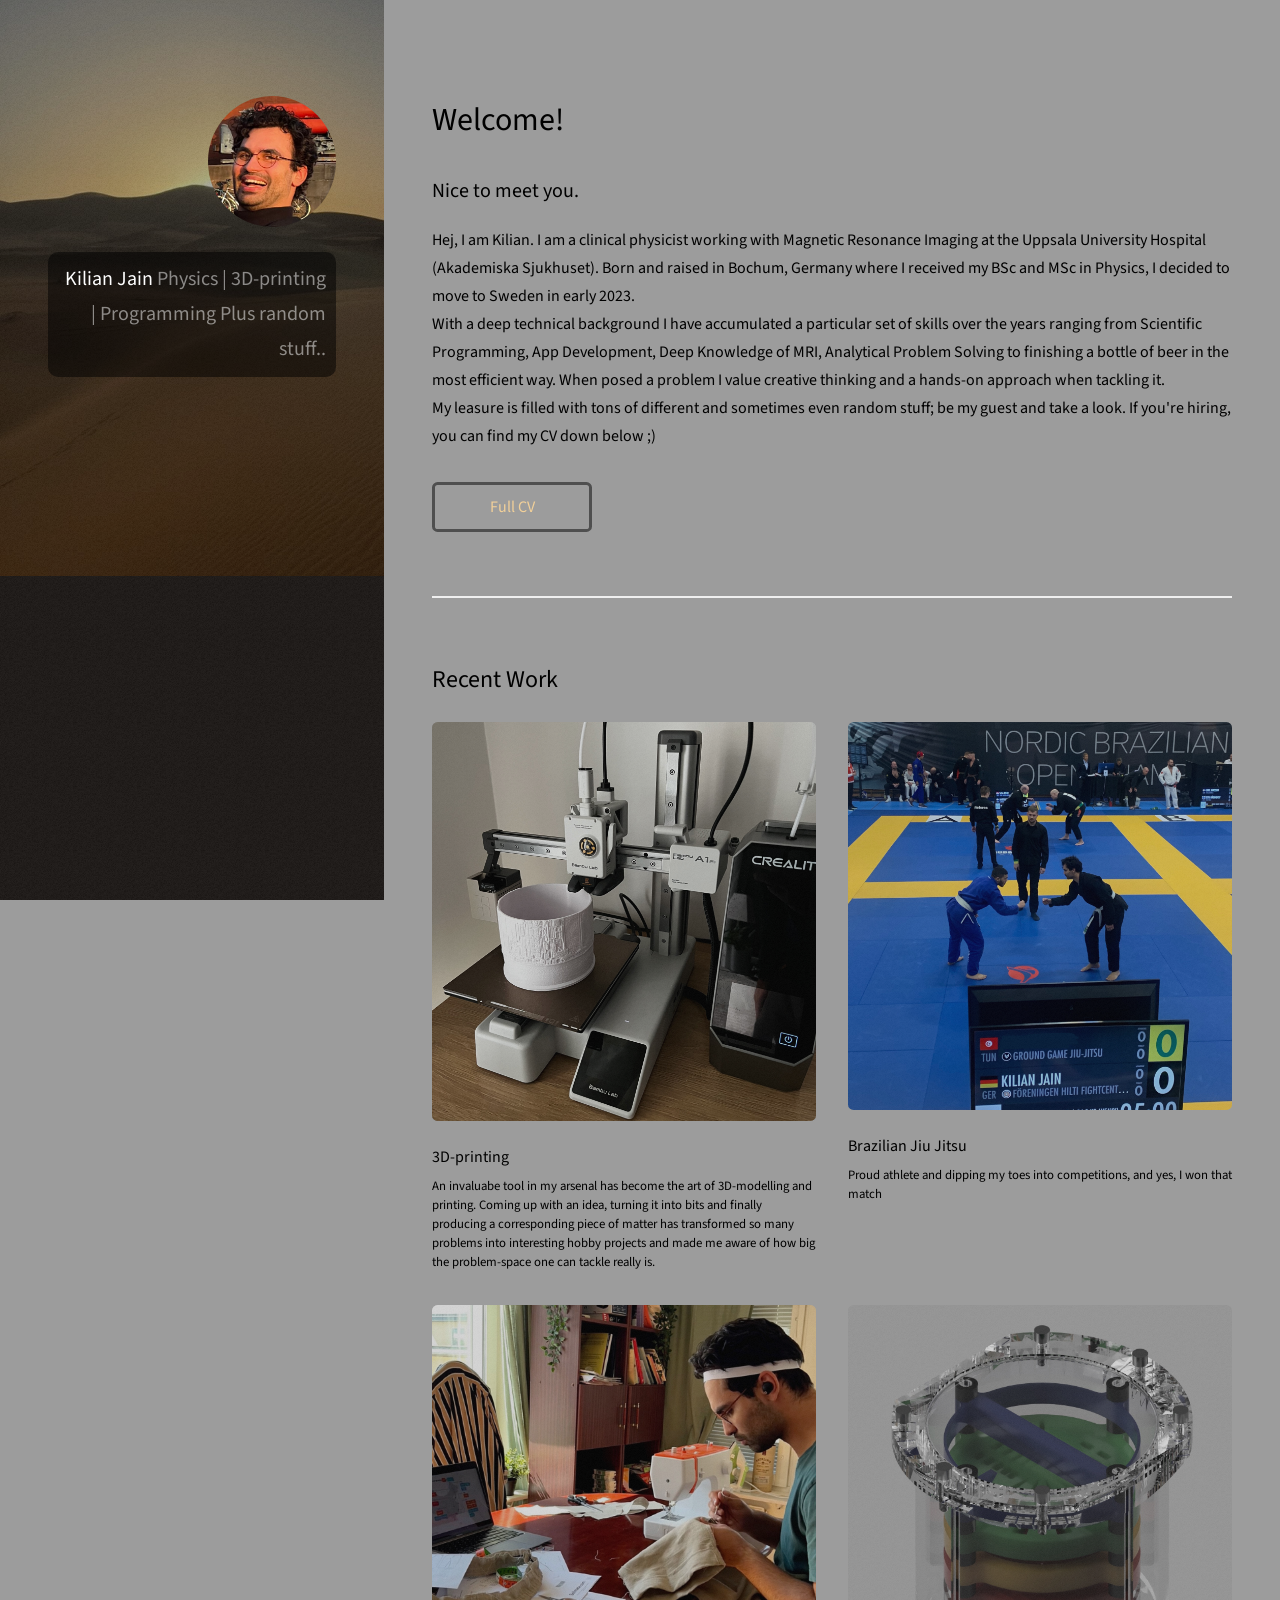
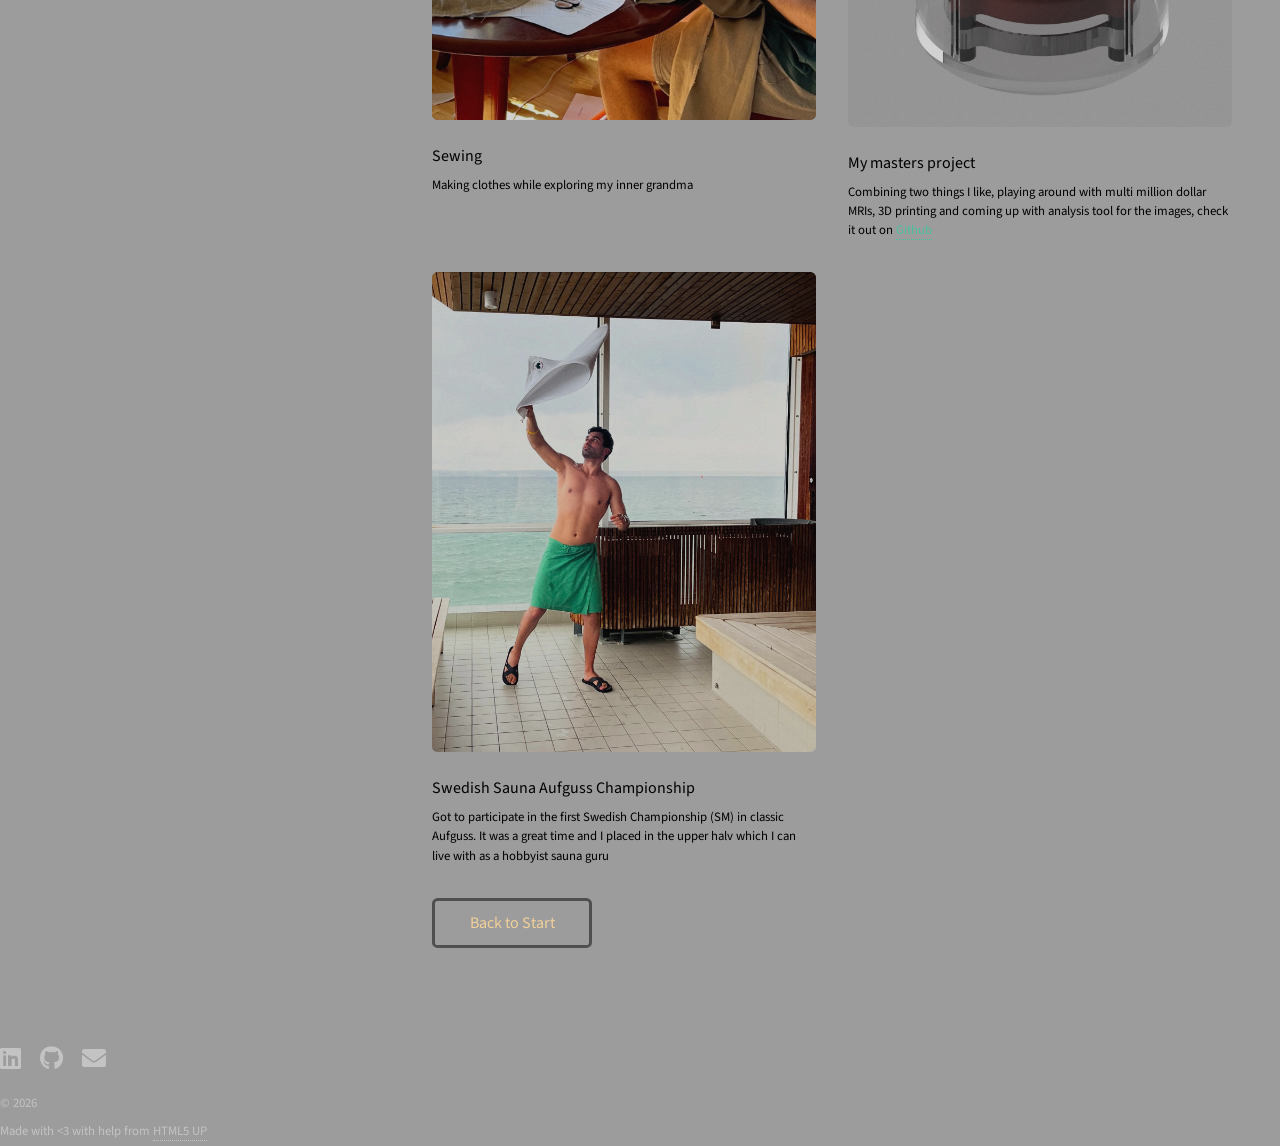
==== commit e0c95f18: "Update index.html" ====
--- a/index.html
+++ b/index.html
@@ -6,7 +6,7 @@
 -->
 <html>
 	<head>
-		<title>Strata by HTML5 UP</title>
+		<title>Kilian's home(page)</title>
 		<meta charset="utf-8" />
 		<meta name="viewport" content="width=device-width, initial-scale=1, user-scalable=no" />
 		<link rel="stylesheet" href="assets/css/main.css" />
@@ -465,4 +465,4 @@
 			<script src="assets/js/main.js"></script>
 
 	</body>
-</html>+</html>
--- a/assets/css/main.css
+++ b/assets/css/main.css
@@ -2623,20 +2623,24 @@
 			flex-grow: 1;
 			margin: 0 0 2em 0;
 		}
-
+		
 		#header strong, #header b {
 			color: #ffffff;
 		}
-
+		
 		#header h2, #header h3, #header h4, #header h5, #header h6 {
 			color: #ffffff;
 		}
-
+		
 		#header h1 {
 			color: rgba(255, 255, 255, 0.5);
 			font-size: 1.35em;
 			line-height: 1.75em;
 			margin: 0;
+			border-radius: 10px;
+			padding: 10px;
+			background-color: rgba(0, 0, 0, 0.5);
+			float: inline-end;
 		}
 
 		#header .image.avatar {
@@ -3219,4 +3223,4 @@
 				padding-left: 0;
 			}
 
-	}+	}
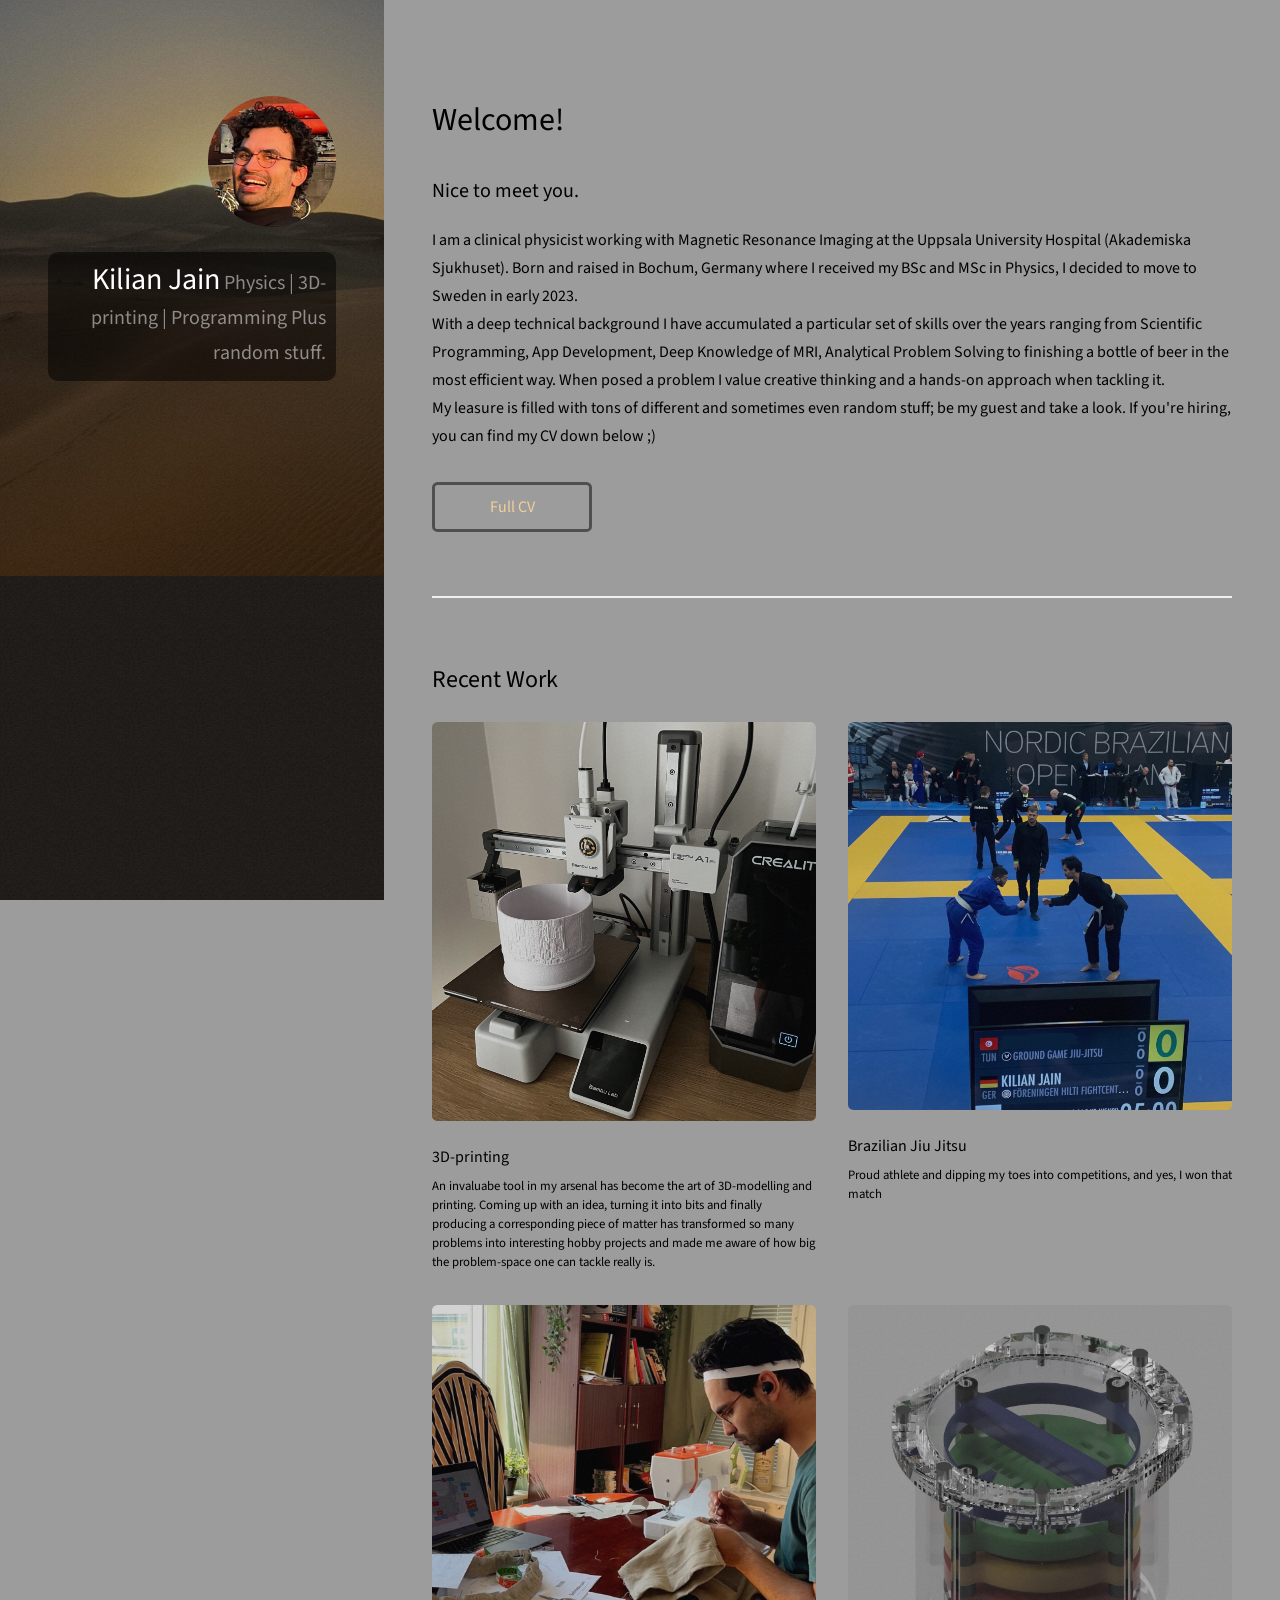
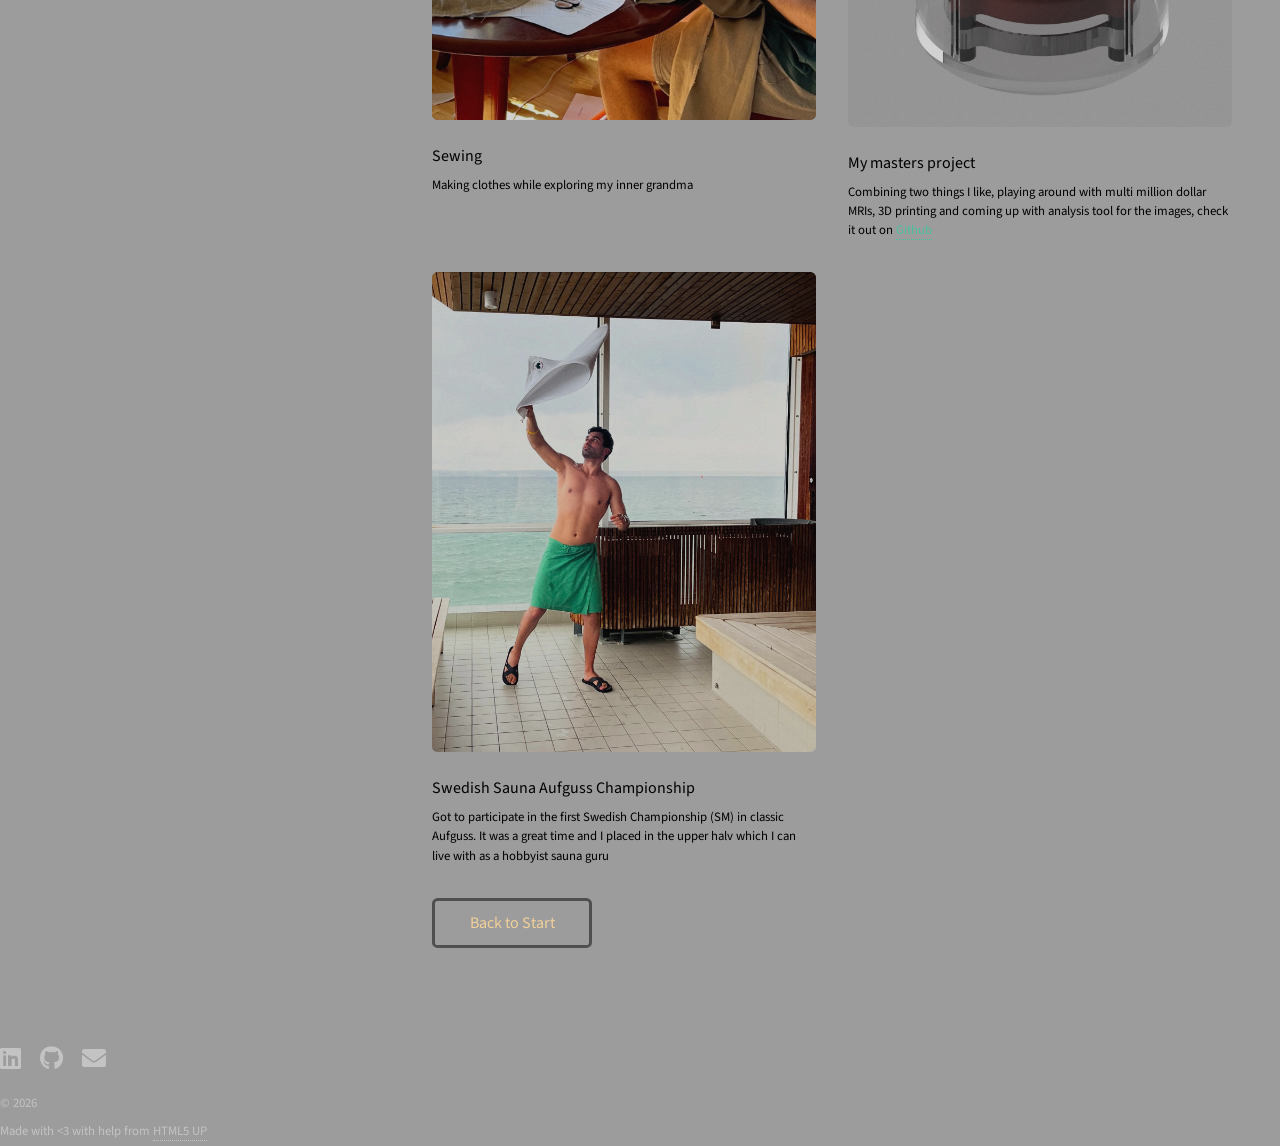
==== commit d01352ae: "Minor changes" ====
--- a/index.html
+++ b/index.html
@@ -19,7 +19,7 @@
 					<a href="#" class="image avatar"><img src="images/avatar.jpg" alt="" /></a>
 					<h1><strong>Kilian Jain</strong><br />
 					Physics | 3D-printing | Programming<br />
-					Plus random stuff.</a>.</h1>
+					Plus random stuff.</h1>
 				</div>
 			</header>
 
@@ -32,7 +32,7 @@
 							<h2>Welcome!</h2>
 							<h3>Nice to meet you.</h3>
 						</header>
-						<p>Hej, I am Kilian. I am a clinical physicist working with Magnetic Resonance Imaging at the Uppsala University Hospital (Akademiska Sjukhuset). 
+						<p>I am a clinical physicist working with Magnetic Resonance Imaging at the Uppsala University Hospital (Akademiska Sjukhuset). 
 							Born and raised in Bochum, Germany where I received my BSc and MSc in Physics, I decided to move to Sweden in early 2023.
 							<br/>
 							With a deep technical background I have accumulated a particular set of skills over the years ranging from Scientific Programming, App Development, Deep Knowledge of MRI, Analytical Problem Solving to finishing a bottle of beer in the most efficient way.
--- a/assets/css/main.css
+++ b/assets/css/main.css
@@ -124,6 +124,7 @@
 	strong, b {
 		color: #ededed;
 		font-weight: 400;
+		font-size: 30px;
 	}
 
 	em, i {
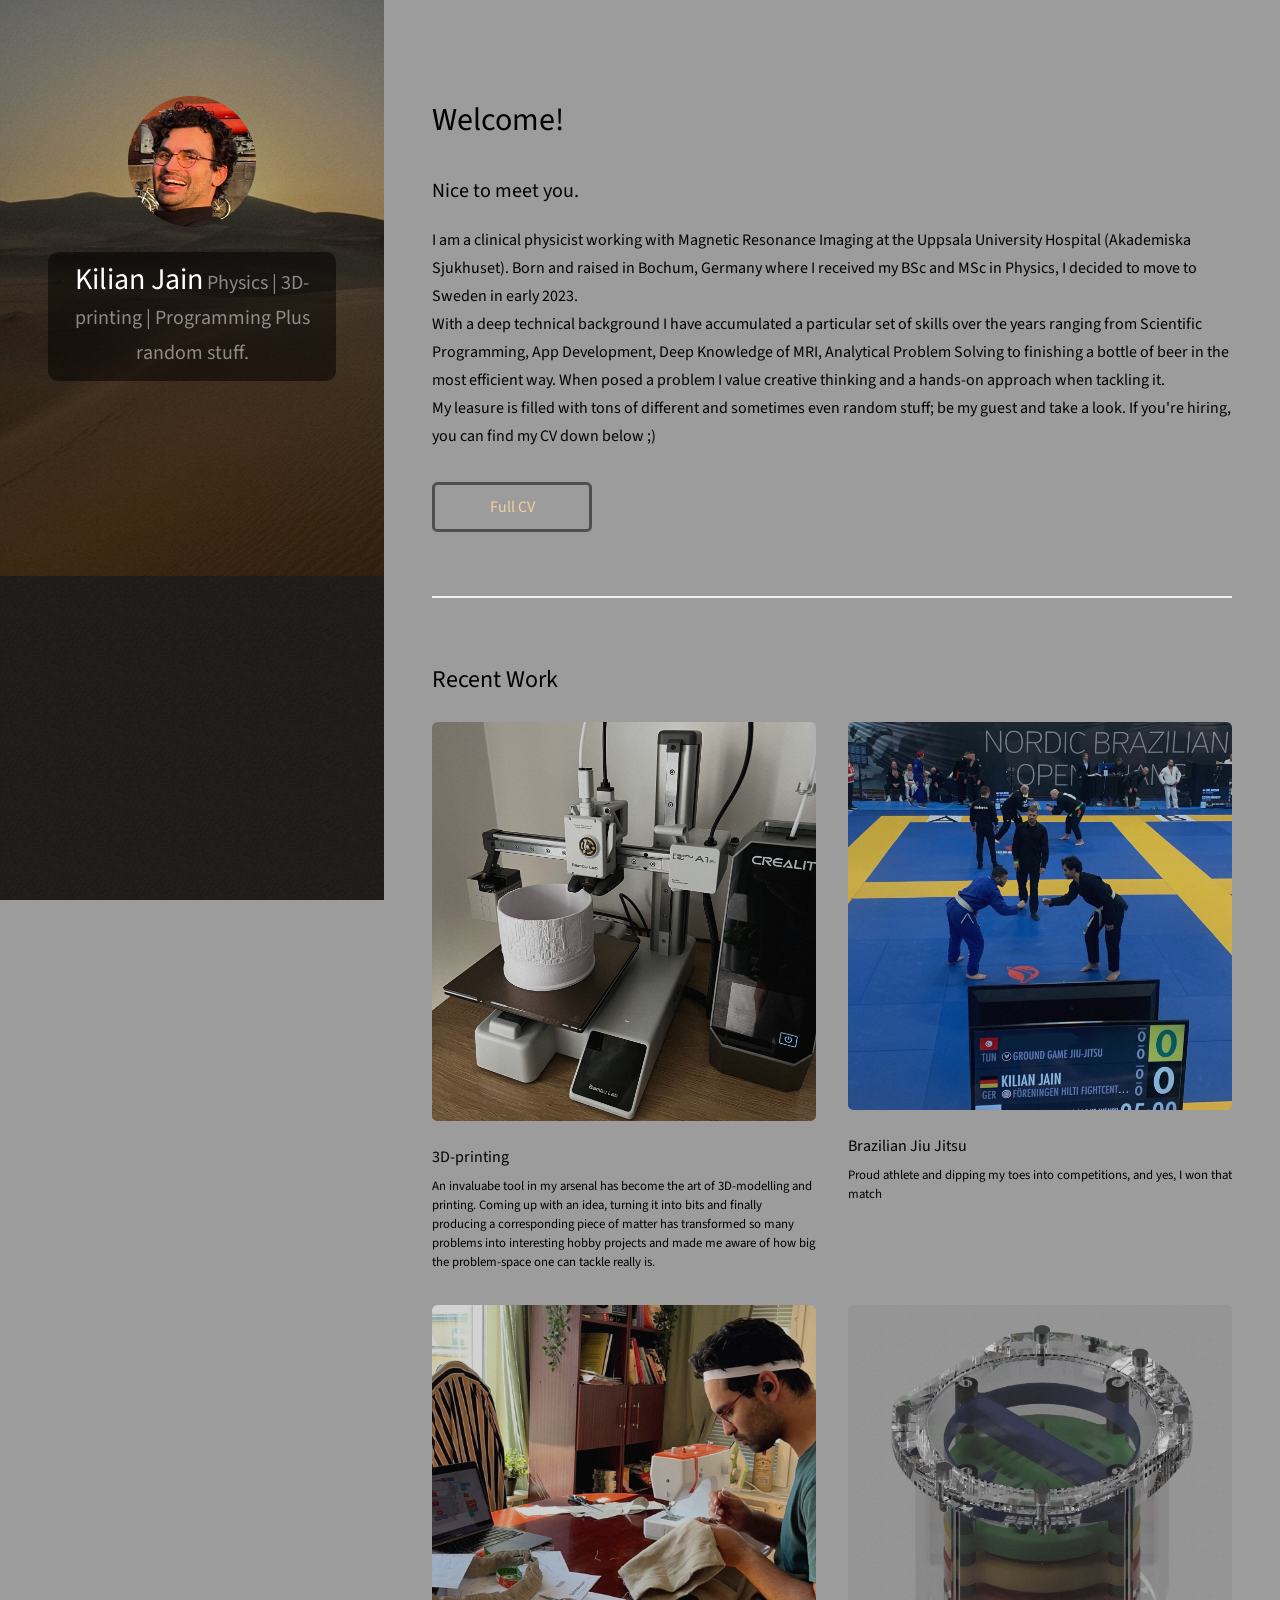
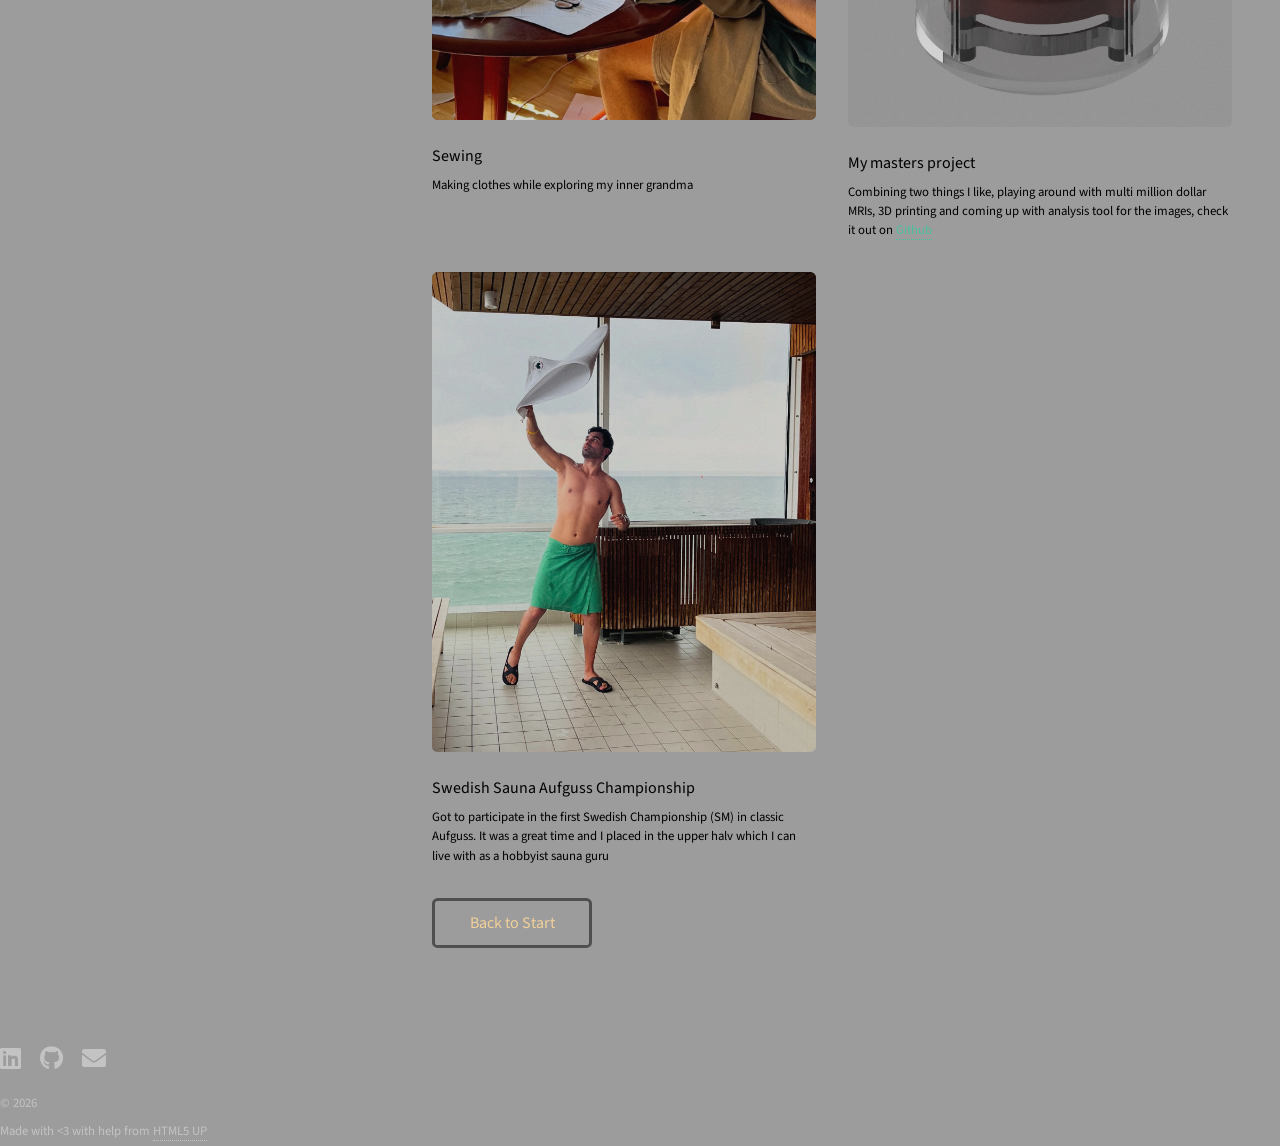
==== commit 123bf9b8: "visual cleanup" ====
--- a/index.html
+++ b/index.html
@@ -16,7 +16,7 @@
 		<!-- Header -->
 			<header id="header">
 				<div class="inner">
-					<a href="#" class="image avatar"><img src="images/avatar.jpg" alt="" /></a>
+					<a href="#" class="image avatar"><img src="images/avatar.jpg" alt="" /></a><br />
 					<h1><strong>Kilian Jain</strong><br />
 					Physics | 3D-printing | Programming<br />
 					Plus random stuff.</h1>
@@ -42,7 +42,7 @@
 							If you're hiring, you can find my CV down below ;)
 													</p>
 						<ul class="actions">
-							<li><a href="#" class="button">Full CV</a></li>
+							<li><a href="files/public_CV.pdf" class="button">Full CV</a></li>
 						</ul>
 					</section>
 
@@ -448,7 +448,7 @@
 					<ul class="icons">
 						<li><a href="https://www.linkedin.com/in/kilian-jain-4b80a7399/" class="icon brands fa-linkedin"><span class="label">Twitter</span></a></li>
 						<li><a href="https://github.com/kilianjn" class="icon brands fa-github"><span class="label">Github</span></a></li>
-						<li><a href="#" class="icon solid fa-envelope"><span class="label">Email</span></a></li>
+						<li><a href="mailto:kilianjain@gmail.com" class="icon solid fa-envelope"><span class="label">Email</span></a></li>
 					</ul>
 					<ul class="copyright">
 						<li>&copy; 2026</li><li>Made with <3 with help from <a href="http://html5up.net">HTML5 UP</a></li>
--- a/assets/css/main.css
+++ b/assets/css/main.css
@@ -2604,7 +2604,7 @@
 		left: 0;
 		padding: 8em 4em;
 		position: fixed;
-		text-align: right;
+		text-align: center;
 		top: 0;
 		width: 35%;
 	}
@@ -2641,7 +2641,6 @@
 			border-radius: 10px;
 			padding: 10px;
 			background-color: rgba(0, 0, 0, 0.5);
-			float: inline-end;
 		}
 
 		#header .image.avatar {
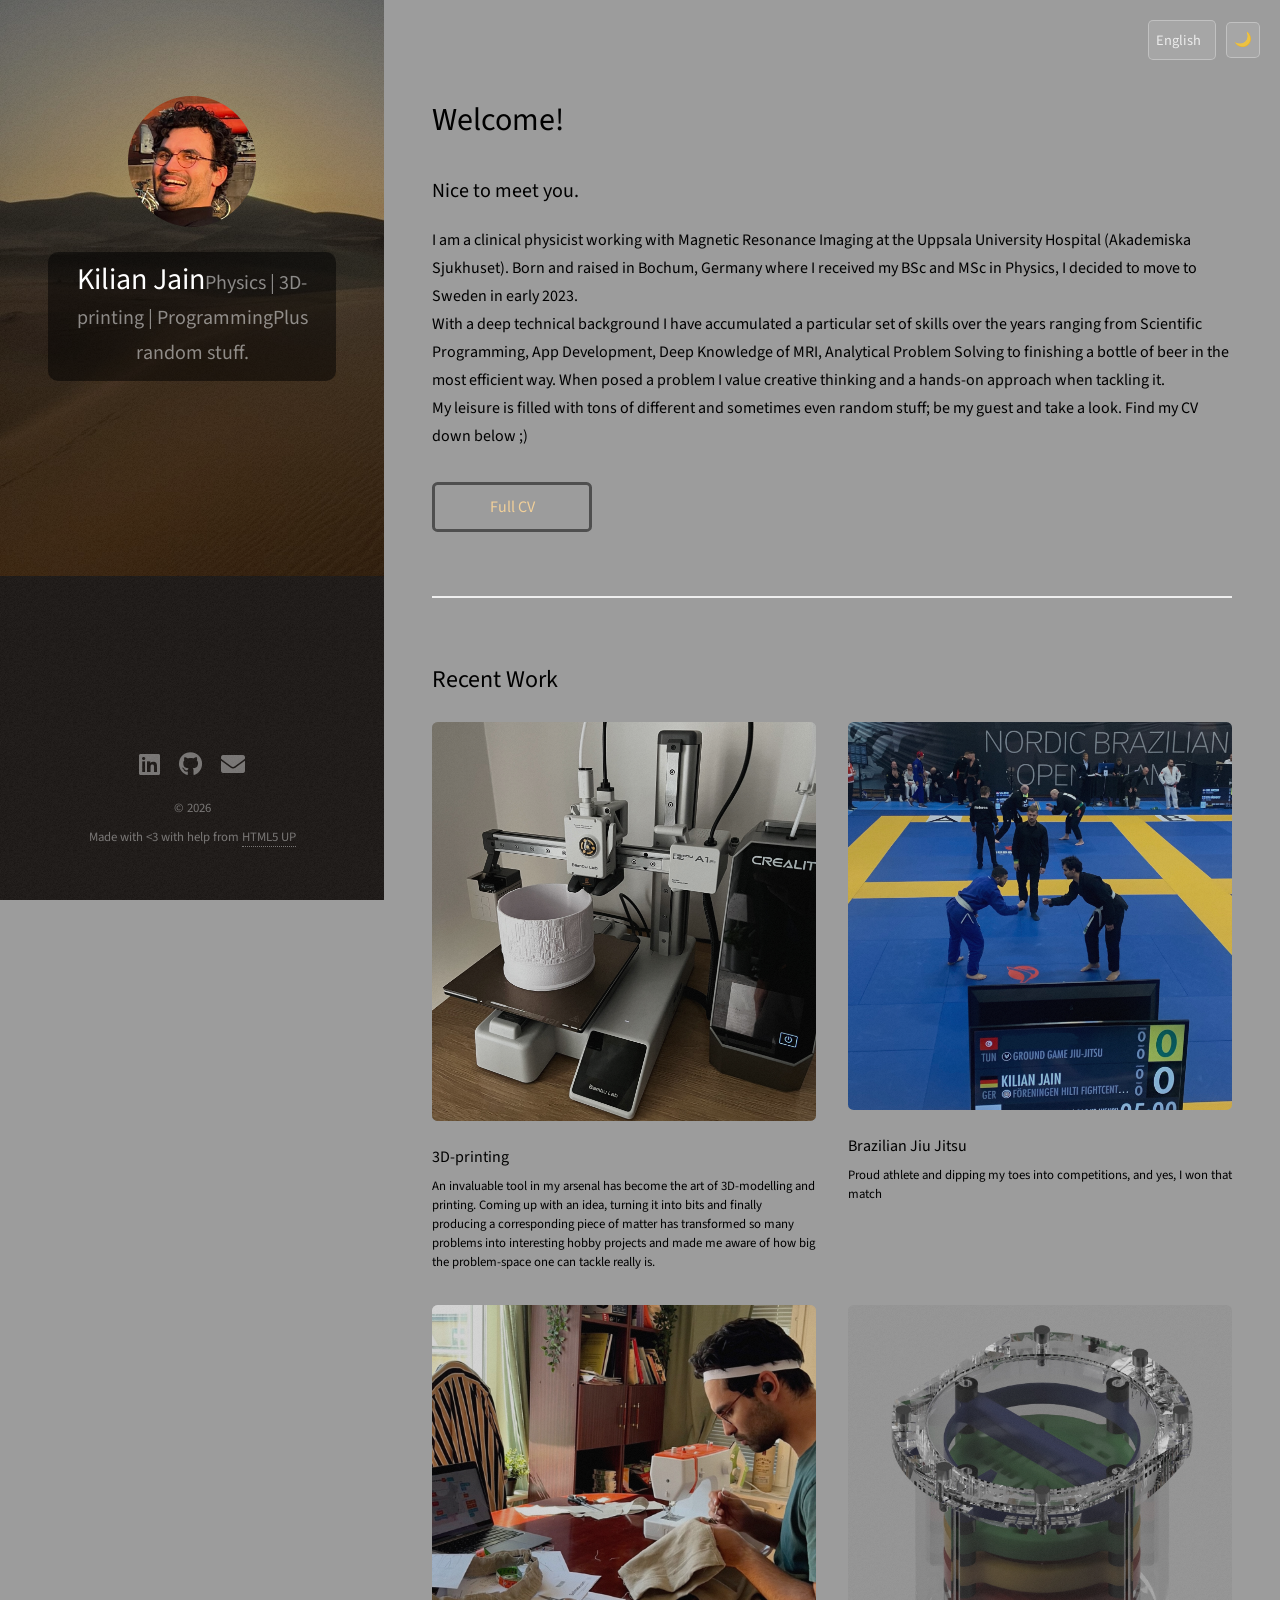
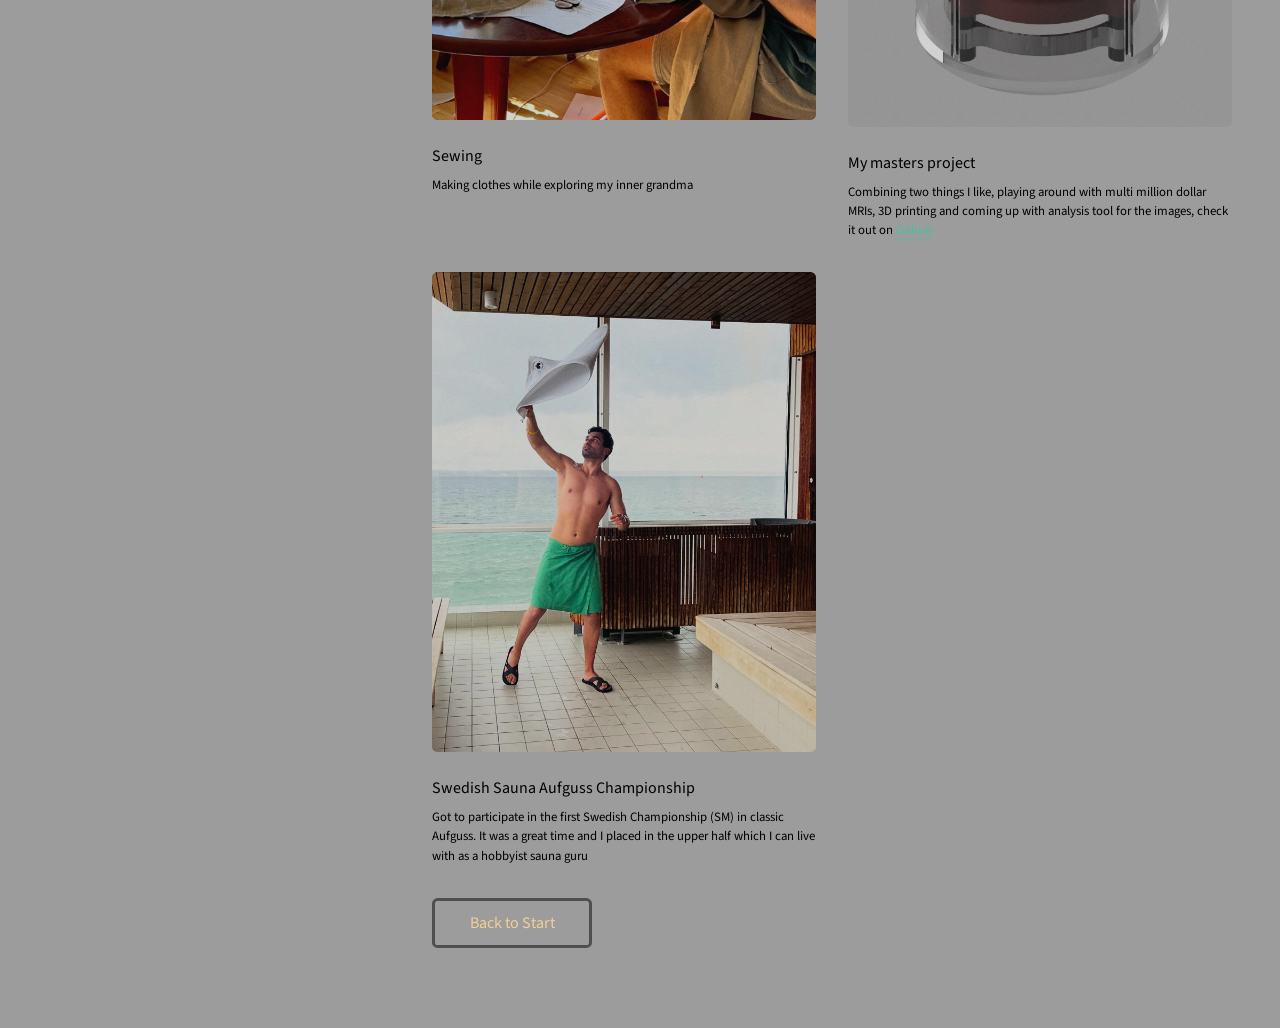
==== commit 16a050be: "Multi language support" ====
--- a/index.html
+++ b/index.html
@@ -9,6 +9,7 @@
 		<title>Kilian's home(page)</title>
 		<meta charset="utf-8" />
 		<meta name="viewport" content="width=device-width, initial-scale=1, user-scalable=no" />
+		<meta name="google-site-verification" content="JBz6YTayqWJzZZlbppEcbsaXgQC9V25WtnhV_9H6i5U" />
 		<link rel="stylesheet" href="assets/css/main.css" />
 	</head>
 	<body class="is-preload">
@@ -17,70 +18,79 @@
 			<header id="header">
 				<div class="inner">
 					<a href="#" class="image avatar"><img src="images/avatar.jpg" alt="" /></a><br />
-					<h1><strong>Kilian Jain</strong><br />
+					<h1 id="header-title"><strong>Kilian Jain</strong><br />
 					Physics | 3D-printing | Programming<br />
 					Plus random stuff.</h1>
 				</div>
 			</header>
 
+		<div id="top-controls">
+			<select id="lang-select">
+				<option value="en">English</option>
+				<option value="de">Deutsch</option>
+				<option value="sv">Svenska</option>
+			</select>
+			<button id="theme-toggle">🌙</button>
+		</div>
+
 		<!-- Main -->
 			<div id="main">
 
 				<!-- One -->
 					<section id="one">
 						<header class="major">
-							<h2>Welcome!</h2>
-							<h3>Nice to meet you.</h3>
+							<h2 id="welcome">Welcome!</h2>
+							<h3 id="nice-to-meet">Nice to meet you.</h3>
 						</header>
-						<p>I am a clinical physicist working with Magnetic Resonance Imaging at the Uppsala University Hospital (Akademiska Sjukhuset). 
+						<p id="intro">I am a clinical physicist working with Magnetic Resonance Imaging at the Uppsala University Hospital (Akademiska Sjukhuset). 
 							Born and raised in Bochum, Germany where I received my BSc and MSc in Physics, I decided to move to Sweden in early 2023.
 							<br/>
 							With a deep technical background I have accumulated a particular set of skills over the years ranging from Scientific Programming, App Development, Deep Knowledge of MRI, Analytical Problem Solving to finishing a bottle of beer in the most efficient way.
 							When posed a problem I value creative thinking and a hands-on approach when tackling it. <br/>
 							
-							My leasure is filled with tons of different and sometimes even random stuff; be my guest and take a look.
+							My leisure is filled with tons of different and sometimes even random stuff; be my guest and take a look.
 							If you're hiring, you can find my CV down below ;)
 													</p>
 						<ul class="actions">
-							<li><a href="files/public_CV.pdf" class="button">Full CV</a></li>
+							<li><a href="files/public_CV.pdf" class="button" id="full-cv">Full CV</a></li>
 						</ul>
 					</section>
 
 				<!-- Two -->
 					<section id="two">
-						<h2>Recent Work</h2>
+						<h2 id="recent-work">Recent Work</h2>
 						<div class="row">
 							<article class="col-6 col-12-xsmall work-item">
 								<a href="images/fulls/02.jpg" class="image fit thumb"><img src="images/thumbs/02.jpg" alt="" /></a>
-								<h3>3D-printing</h3>
-								<p>
-									An invaluabe tool in my arsenal has become the art of 3D-modelling and printing.
+								<h3 id="work1-title">3D-printing</h3>
+								<p id="work1-desc">
+									An invaluable tool in my arsenal has become the art of 3D-modelling and printing.
 									Coming up with an idea, turning it into bits and finally producing a corresponding piece of matter has transformed so many problems into interesting hobby projects and made me aware of how big the problem-space one can tackle really is.
 								</p>
 							</article>
 							<article class="col-6 col-12-xsmall work-item">
 								<a href="images/fulls/01.jpg" class="image fit thumb"><img src="images/thumbs/01.jpg" alt="" /></a>
-								<h3>Brazilian Jiu Jitsu</h3>
-								<p>Proud athlete and dipping my toes into competitions, and yes, I won that match</p>
+								<h3 id="work2-title">Brazilian Jiu Jitsu</h3>
+								<p id="work2-desc">Proud athlete and dipping my toes into competitions, and yes, I won that match</p>
 							</article>
 							<article class="col-6 col-12-xsmall work-item">
 								<a href="images/fulls/03.jpg" class="image fit thumb"><img src="images/thumbs/03.jpg" alt="" /></a>
-								<h3>Sewing</h3>
-								<p>Making clothes while exploring my inner grandma</p>
+								<h3 id="work3-title">Sewing</h3>
+								<p id="work3-desc">Making clothes while exploring my inner grandma</p>
 							</article>
 							<article class="col-6 col-12-xsmall work-item">
 								<a href="images/fulls/04.jpg" class="image fit thumb"><img src="images/thumbs/04.jpg" alt="" /></a>
-								<h3>My masters project</h3>
-								<p>Combining two things I like, playing around with multi million dollar MRIs, 3D printing and coming up with analysis tool for the images, check it out on <a href="https://github.com/kilianjn/orqa">Github</a></p>
+								<h3 id="work4-title">My masters project</h3>
+								<p id="work4-desc">Combining two things I like, playing around with multi million dollar MRIs, 3D printing and coming up with analysis tool for the images, check it out on <a href="https://github.com/kilianjn/orqa">Github</a></p>
 							</article>
 							<article class="col-6 col-12-xsmall work-item">
 								<a href="images/fulls/05.jpg" class="image fit thumb"><img src="images/thumbs/05.jpg" alt="" /></a>
-								<h3>Swedish Sauna Aufguss Championship</h3>
-								<p>Got to participate in the first Swedish Championship (SM) in classic Aufguss. It was a great time and I placed in the upper halv which I can live with as a hobbyist sauna guru</p>
+								<h3 id="work5-title">Swedish Sauna Aufguss Championship</h3>
+								<p id="work5-desc">Got to participate in the first Swedish Championship (SM) in classic Aufguss. It was a great time and I placed in the upper half which I can live with as a hobbyist sauna guru</p>
 							</article>
 						</div>
 						<ul class="actions">
-							<li><a href="#" class="button">Back to Start</a></li>
+							<li><a href="#" class="button" id="back-to-start">Back to Start</a></li>
 						</ul>
 					</section>
 
@@ -451,7 +461,7 @@
 						<li><a href="mailto:kilianjain@gmail.com" class="icon solid fa-envelope"><span class="label">Email</span></a></li>
 					</ul>
 					<ul class="copyright">
-						<li>&copy; 2026</li><li>Made with <3 with help from <a href="http://html5up.net">HTML5 UP</a></li>
+						<li>&copy; 2026</li><li id="footer-text">Made with <3 with help from <a href="http://html5up.net">HTML5 UP</a></li>
 					</ul>
 				</div>
 			</footer>
--- a/assets/css/main.css
+++ b/assets/css/main.css
@@ -2648,6 +2648,41 @@
 			width: 8em;
 		}
 
+		/* Top controls */
+		#top-controls {
+			position: fixed;
+			top: 20px;
+			right: 20px;
+			z-index: 1000;
+			display: flex;
+			gap: 10px;
+			align-items: center;
+		}
+
+		#top-controls #lang-select {
+			background: rgba(255, 255, 255, 0.1);
+			border: solid 1px rgba(255, 255, 255, 0.3);
+			color: rgba(255, 255, 255, 0.8);
+			padding: 0.5em;
+			border-radius: 0.35em;
+			font-size: 0.9em;
+		}
+
+		#top-controls #theme-toggle {
+			background: rgba(255, 255, 255, 0.1);
+			border: solid 1px rgba(255, 255, 255, 0.3);
+			color: rgba(255, 255, 255, 0.8);
+			padding: 0.5em;
+			border-radius: 0.35em;
+			cursor: pointer;
+			font-size: 0.9em;
+			width: 2.5em;
+			height: 2.5em;
+			display: flex;
+			align-items: center;
+			justify-content: center;
+		}
+
 /* Footer */
 
 	#footer .icons {
@@ -2983,6 +3018,39 @@
 		opacity: 1.0 !important;
 	}
 
+/* Light mode */
+body.light-mode {
+	background: #ffffff;
+}
+
+body.light-mode, body.light-mode input, body.light-mode select, body.light-mode textarea {
+	color: #333333;
+}
+
+body.light-mode #header {
+	background-color: #f0f0f0;
+	color: rgba(0, 0, 0, 0.7);
+}
+
+body.light-mode #header strong, body.light-mode #header b {
+	color: #000000;
+}
+
+body.light-mode #header h1 {
+	color: rgba(0, 0, 0, 0.7);
+	background-color: rgba(255, 255, 255, 0.8);
+}
+
+body.light-mode #header h2, body.light-mode #header h3, body.light-mode #header h4, body.light-mode #header h5, body.light-mode #header h6 {
+	color: #000000;
+}
+
+body.light-mode #top-controls #lang-select, body.light-mode #top-controls #theme-toggle {
+	background: rgba(0, 0, 0, 0.1);
+	border: solid 1px rgba(0, 0, 0, 0.3);
+	color: rgba(0, 0, 0, 0.8);
+}
+
 /* XLarge */
 
 	@media screen and (max-width: 1800px) {
